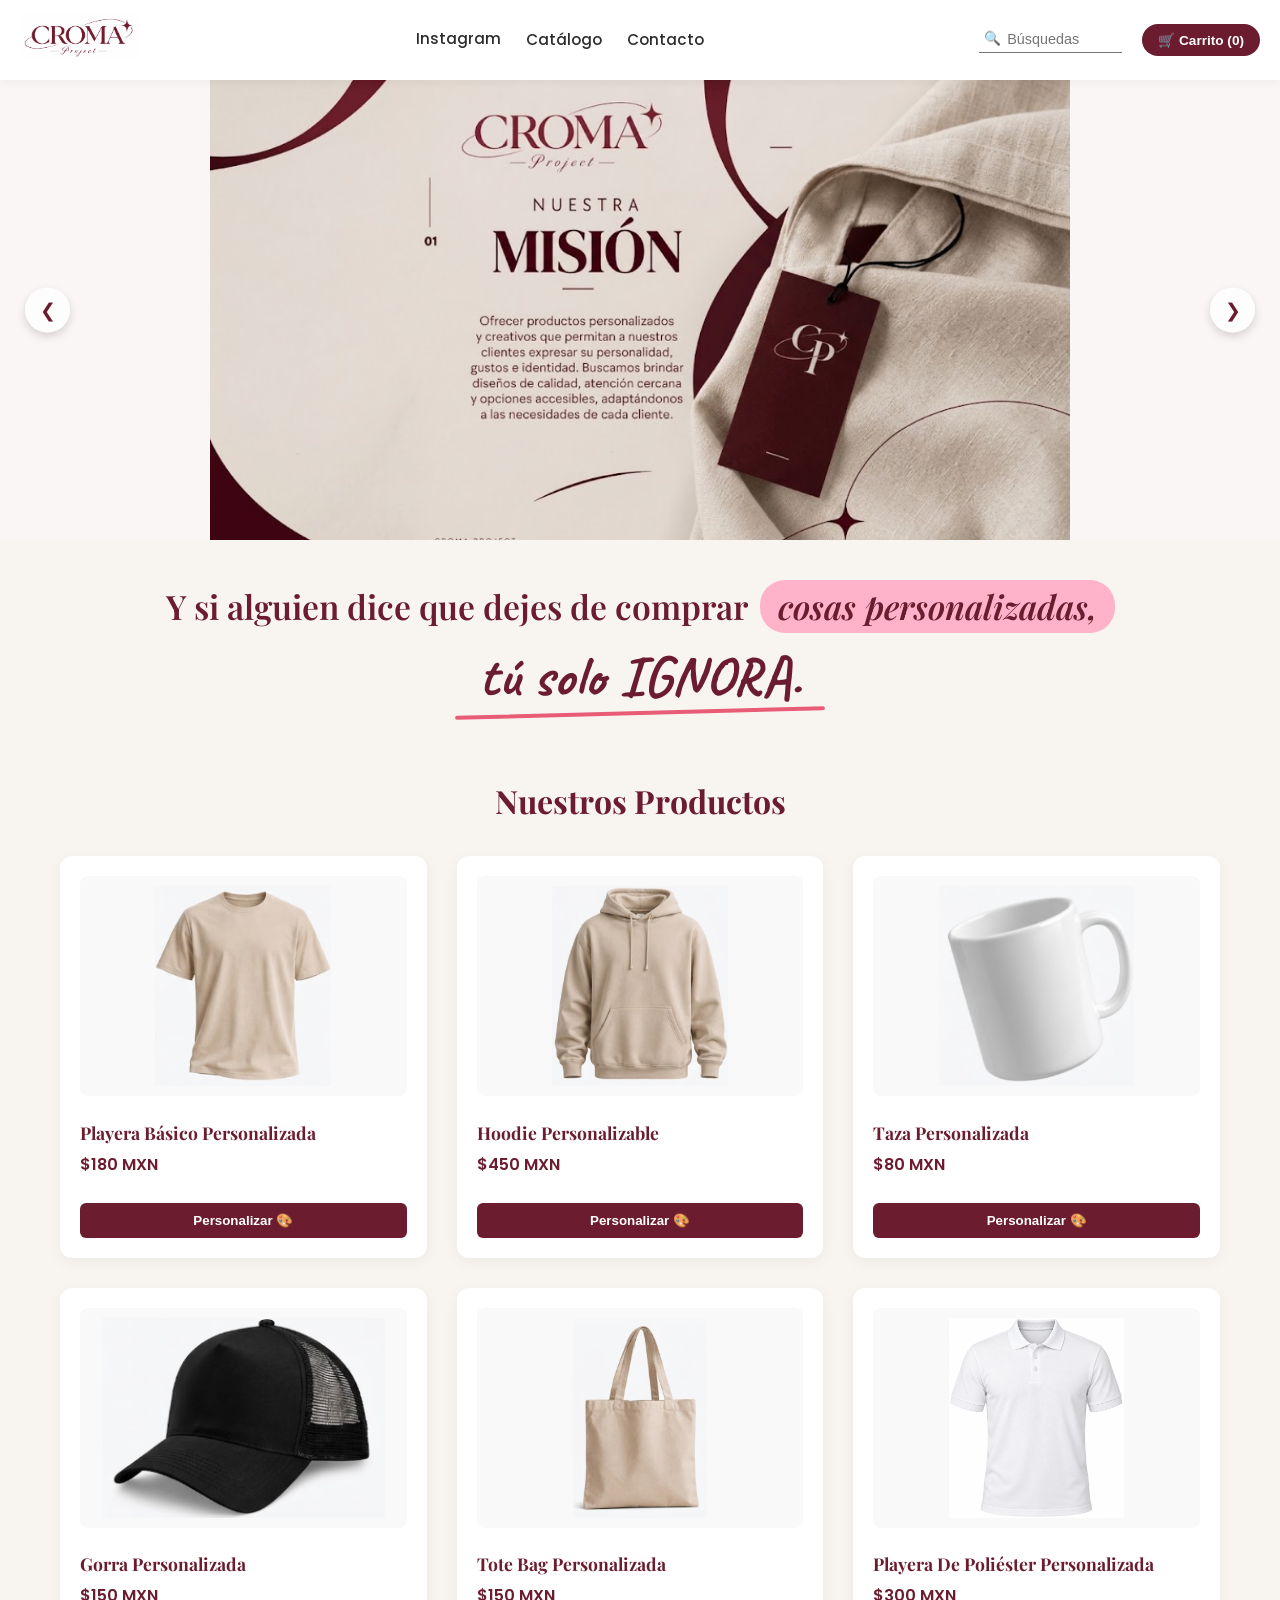
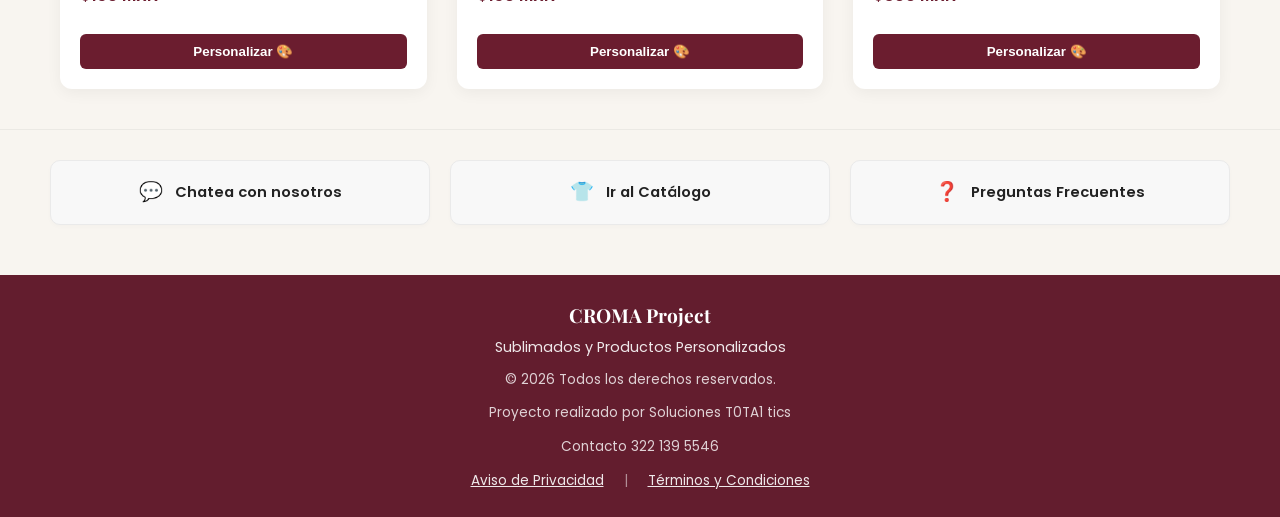
==== index.html @ 374fe320 "footer actualizado" ====
<!DOCTYPE html>
<html lang="es">
<head>
    <meta charset="UTF-8">
    <meta name="viewport" content="width=device-width, initial-scale=1.0">
    <title>CROMA Project | Sublimados Personalizados</title>
    <!-- Fuentes Google: Playfair Display, Poppins y Caveat -->
    <link rel="preconnect" href="https://fonts.googleapis.com">
    <link rel="preconnect" href="https://fonts.gstatic.com" crossorigin>
    <link href="https://fonts.googleapis.com/css2?family=Caveat:wght@700&family=Playfair+Display:ital,wght@0,600;0,700;1,600&family=Poppins:wght@300;400;600&display=swap" rel="stylesheet">
    <!-- Estilos CSS -->
    <link rel="stylesheet" href="./assets/css/style.css">
</head>
<body>

    <!-- AVISO NOTIFICACIÓN FLOTANTE (Toast) -->
    <div id="toast-notification" class="toast"></div>

    <!-- ENCABEZADO / HEADER -->
    <header class="main-header">
        <div class="header-container">
            <a href="index.html" class="logo">
                <img src="./assets/img/logo.png" alt="CROMA Project Logo" class="logo-img">
            </a>
            
            <nav class="main-nav">
                <ul>
                    <!-- Redes sociales y textos de encabezado-->
                    <a href="https://www.instagram.com/croma_.project?stkn=eDNrcGwwYXp2ZTho" target="_blank" rel="noopener noreferrer">Instagram</a>
                    <li><a href="catalogo.html">Catálogo</a></li>
                    <li><a href="#contacto">Contacto</a></li>
                </ul>
            </nav>

            <div class="header-right">
                <div class="ae-search-box">
                    <span class="search-icon">🔍</span>
                    <input type="text" id="search-input" placeholder="Búsquedas" onkeyup="filterProducts()">
                </div>
                <button id="cart-btn" class="btn-cart">
                    🛒 Carrito (<span id="cart-count">0</span>)
                </button>
            </div>
        </div>
    </header>

    <main>
        <!-- CARRUSEL HORIZONTAL COMPLETO -->
        <section class="banner-carousel" id="nosotros">
            <div class="carousel-track-container">
                <ul class="carousel-track" id="carousel-track">
                    <li class="carousel-slide current-slide">
                        <img src="assets/img/carrusel1.png" alt="Misión">
                    </li>
                    <li class="carousel-slide">
                        <img src="assets/img/carrusel2.png" alt="Visión">
                    </li>
                    <li class="carousel-slide">
                        <img src="assets/img/carrusel3.png" alt="Anticipo 50%">
                    </li>
                    <li class="carousel-slide"> 
                        <img src="assets/img/carrusel4.png">
                         </li>
                </ul>
            </div>
            <button class="carousel-arrow prev" onclick="moveSlide(-1)">&#10094;</button>
            <button class="carousel-arrow next" onclick="moveSlide(1)">&#10095;</button>
        </section>

        <!-- BANNER DE FRASE PROMOCIONAL ALARGADO -->
        <section class="quote-banner">
            <div class="quote-container">
                <p class="quote-serif">
                    Y si alguien dice que dejes de comprar 
                    <span class="highlight-pink">cosas personalizadas,</span>
                </p>
                <div class="quote-handwriting-wrapper">
                    <p class="quote-handwriting">
                        tú solo IGNORA.
                        <span class="underline-brush"></span>
                    </p>
                </div>
            </div>
        </section>

        <!-- SECCIÓN CATÁLOGO DE PRODUCTOS -->
        <section class="catalog" id="catalogo">
            <h2>Nuestros Productos</h2>
            <div id="products-grid" class="products-grid">
                <!-- Productos cargados dinámicamente por JavaScript -->
            </div>
        </section>

        <!-- SECCIÓN DE BOTONES INFORMATIVOS (ACCIONES AL FINAL) -->
        <section class="info-buttons-section" id="contacto">
            <div class="info-buttons-container">
                <!-- Botón 1: WhatsApp -->
                <a href="https://wa.me/523221699890?text=¡Hola%20CROMA%20Project!%20%20Estoy%20interesado/a%20en%20sus%20productos%20personalizados%20y%20me%20gustaría%20recibir%20más%20información." 
                   target="_blank" 
                   class="info-btn">
                    <span class="btn-icon">💬</span>
                    <span class="btn-text">Chatea con nosotros</span>
                </a>

                <!-- Botón 2: Información del producto -->
                <a href="catalogo.html" class="info-btn">
                    <span class="btn-icon">👕</span>
                    <span class="btn-text">Ir al Catálogo</span>
                </a>

                <!-- Botón 3: Preguntas frecuentes -->
                <a href="preguntas_frecuentes.html" class="info-btn">
                    <span class="btn-icon">❓</span>
                    <span class="btn-text">Preguntas Frecuentes</span>
                </a>
            </div>
        </section>

        <!-- MODAL DEL CARRITO -->
        <div id="cart-modal" class="modal">
            <div class="modal-content">
                <span class="close-btn">&times;</span>
                <h2>Tu Carrito de Compras</h2>
                <div id="cart-items"></div>
                <div class="cart-total">
                    <h3>Total: $<span id="cart-total-price">0</span> MXN</h3>
                </div>
                <button id="whatsapp-send-btn" class="btn-whatsapp">
                    Enviar Pedido por WhatsApp 📲
                </button>
            </div>
        </div>
    </main>

    <footer style="background-color: #631d2e; color: #ffffff; text-align: center; padding: 25px 15px;">
    <div style="max-width: 1200px; margin: 0 auto;">
        <h3 style="margin: 0 0 5px 0; font-family: 'Playfair Display', serif; font-size: 1.2rem; color: #ffffff;">CROMA Project</h3>
        <p style="margin: 0 0 10px 0; font-size: 0.9rem; opacity: 0.9;">Sublimados y Productos Personalizados</p>
        
        <p style="margin: 0 0 12px 0; font-size: 0.85rem; opacity: 0.8;">© 2026 Todos los derechos reservados.</p>
        <p style="margin: 0 0 12px 0; font-size: 0.85rem; opacity: 0.8;">Proyecto realizado por Soluciones T0TA1 tics</p>
        <p style="margin: 0 0 12px 0; font-size: 0.85rem; opacity: 0.8;">Contacto 322 139 5546 </p>
        <!-- Enlaces Legales -->
        <div style="display: flex; justify-content: center; gap: 20px; font-size: 0.85rem;">
            <a href="aviso-de-privacidad.html" style="color: #ffffff; text-decoration: underline; opacity: 0.9; transition: opacity 0.2s;" onmouseover="this.style.opacity='1'" onmouseout="this.style.opacity='0.9'">Aviso de Privacidad</a>
            <span style="opacity: 0.5;">|</span>
            <a href="terminos-y-condiciones.html" style="color: #ffffff; text-decoration: underline; opacity: 0.9; transition: opacity 0.2s;" onmouseover="this.style.opacity='1'" onmouseout="this.style.opacity='0.9'">Términos y Condiciones</a>
        </div>
    </div>
</footer>

    <!-- JS de la aplicación -->
    <script src="./assets/js/main.js"></script>
</body>
</html>
---- assets/css/style.css ----
/* RESET BÁSICO Y VARIABLES */
* {
    margin: 0;
    padding: 0;
    box-sizing: border-box;
}

:root {
    --primary-color: #6B1D2F;
    --secondary-color: #F8F5F0;
    --text-color: #2C2C2C;
    --card-bg: #FFFFFF;
    --accent-color: #4A1320;
}

body {
    font-family: 'Poppins', sans-serif;
    background-color: var(--secondary-color);
    color: var(--text-color);
    line-height: 1.6;
    overflow-x: hidden;
}

h1, h2, h3 {
    font-family: 'Playfair Display', serif;
    color: var(--primary-color);
}

/* HEADER */
.main-header {
    background-color: #FFFFFF;
    box-shadow: 0 2px 10px rgba(0, 0, 0, 0.05);
    position: sticky;
    top: 0;
    z-index: 100;
}

.header-container {
    max-width: 1300px;
    margin: 0 auto;
    padding: 12px 20px;
    display: flex;
    justify-content: space-between;
    align-items: center;
}

.logo-img {
    height: 48px;
    width: auto;
}

.main-nav ul {
    display: flex;
    list-style: none;
    gap: 25px;
}

.main-nav a {
    text-decoration: none;
    color: var(--text-color);
    font-weight: 500;
    font-size: 0.95rem;
    transition: color 0.3s;
}

.main-nav a:hover {
    color: var(--primary-color);
}

.header-right {
    display: flex;
    align-items: center;
    gap: 20px;
}

/* BUSCADOR ESTILO AMERICAN EAGLE */
.ae-search-box {
    display: flex;
    align-items: center;
    position: relative;
    border-bottom: 1px solid #777;
    padding: 2px 5px;
}

.ae-search-box .search-icon {
    font-size: 0.85rem;
    color: #555;
    margin-right: 6px;
}

.ae-search-box input {
    border: none;
    background: transparent;
    outline: none;
    font-size: 0.9rem;
    width: 110px;
    transition: width 0.3s ease;
}

.ae-search-box input:focus {
    width: 160px;
}

.btn-cart {
    background-color: var(--primary-color);
    color: #FFFFFF;
    border: none;
    padding: 8px 16px;
    border-radius: 20px;
    cursor: pointer;
    font-weight: 600;
    font-size: 0.85rem;
    transition: background-color 0.3s;
}

.btn-cart:hover {
    background-color: var(--accent-color);
}

/* CARRUSEL HORIZONTAL A PANTALLA COMPLETA */
.banner-carousel {
    position: relative;
    width: 100vw;
    margin-left: calc(-50vw + 50%);
    margin-right: calc(-50vw + 50%);
    background-color: #FAF6F5;
    height: 460px;
    overflow: hidden;
}

.carousel-track-container {
    width: 100%;
    max-width: 1200px; /* Ancho máximo para que no se estire infinito en pantallas grandes */
    margin: 0 auto;
    overflow: hidden;
    position: relative;
}

.carousel-track {
    display: flex;
    transition: transform 0.5s ease-in-out;
    padding: 0;
    margin: 0;
    list-style: none;
}

.carousel-slide {
    min-width: 100%;
    box-sizing: border-box;
    display: flex;
    justify-content: center;
    align-items: center;
}

.carousel-slide img {
    width: 100%;
    height: auto;
    max-height: 480px; /* Controla la altura máxima para que no ocupe toda la pantalla */
    object-fit: contain; /* Muestra la imagen completa sin recortar los bordes */
    display: block;
}

.carousel-arrow {
    position: absolute;
    top: 50%;
    transform: translateY(-50%);
    background: rgba(255, 255, 255, 0.8);
    color: var(--primary-color);
    border: none;
    width: 45px;
    height: 45px;
    border-radius: 50%;
    font-size: 1.2rem;
    cursor: pointer;
    z-index: 10;
    box-shadow: 0 4px 10px rgba(0,0,0,0.15);
    transition: all 0.3s ease;
}

.carousel-arrow:hover {
    background: var(--primary-color);
    color: #FFF;
}

.carousel-arrow.prev { left: 25px; }
.carousel-arrow.next { right: 25px; }

/* BANNER DE FRASE PROMOCIONAL */
.quote-banner {
    text-align: center;
    padding: 40px 20px 20px 20px;
    background-color: var(--secondary-color);
    display: flex;
    justify-content: center;
    align-items: center;
    width: 100%;
}

.quote-container {
    max-width: 1050px;
    width: 100%;
    margin: 0 auto;
}

.quote-serif {
    font-family: 'Playfair Display', serif;
    font-size: 2.1rem;
    font-weight: 600;
    color: var(--primary-color);
    line-height: 1.4;
    margin: 0;
}

.highlight-pink {
    background-color: #FFB3CB;
    color: var(--primary-color);
    padding: 3px 18px;
    border-radius: 25px;
    display: inline-block;
    font-style: italic;
    margin-left: 5px;
}

.quote-handwriting-wrapper {
    margin-top: 15px;
}

.quote-handwriting {
    font-family: 'Caveat', cursive;
    font-size: 3.6rem;
    font-weight: 700;
    color: var(--primary-color);
    position: relative;
    display: inline-block;
    line-height: 1;
}

.underline-brush {
    display: block;
    width: 115%;
    height: 4px;
    background-color: #E85D75;
    border-radius: 4px;
    margin: 6px auto 0 -7.5%;
    transform: rotate(-1.5deg);
}

/* CATÁLOGO DE PRODUCTOS */
.catalog {
    max-width: 1200px;
    margin: 40px auto;
    padding: 0 20px;
}

.catalog h2 {
    text-align: center;
    font-size: 2rem;
    margin-bottom: 30px;
}

.products-grid {
    display: grid;
    grid-template-columns: repeat(auto-fit, minmax(280px, 1fr));
    gap: 30px;
}

.product-card {
    background-color: var(--card-bg);
    border-radius: 12px;
    padding: 20px;
    box-shadow: 0 4px 15px rgba(0, 0, 0, 0.05);
    display: flex;
    flex-direction: column;
    justify-content: space-between;
}

.product-img {
    width: 100%;
    height: 220px;
    object-fit: contain;
    background-color: #F9F9F9;
    padding: 10px;
    border-radius: 8px;
    margin-bottom: 15px;
}

.product-card h3 {
    font-size: 1.1rem;
    margin-bottom: 5px;
}

.product-price {
    font-weight: 600;
    color: var(--primary-color);
    margin-bottom: 15px;
}

.form-group {
    margin-bottom: 10px;
}

.form-group label {
    display: block;
    font-size: 0.8rem;
    margin-bottom: 3px;
}

.form-group select,
.form-group input {
    width: 100%;
    padding: 7px;
    border: 1px solid #DDD;
    border-radius: 6px;
    font-family: inherit;
    font-size: 0.85rem;
}

.btn-add {
    background-color: var(--primary-color);
    color: #FFFFFF;
    border: none;
    padding: 10px;
    border-radius: 6px;
    width: 100%;
    cursor: pointer;
    font-weight: 600;
    margin-top: 10px;
    transition: background-color 0.3s;
}

.btn-add:hover {
    background-color: var(--accent-color);
}

/* SECCIÓN DE BOTONES INFORMATIVOS (FINAL DE PÁGINA) */
.info-buttons-section {
    width: 100%;
    padding: 30px 20px 50px 20px;
    background-color: var(--secondary-color);
    border-top: 1px solid rgba(0, 0, 0, 0.05);
}

.info-buttons-container {
    max-width: 1200px;
    margin: 0 auto;
    display: flex;
    justify-content: center;
    align-items: center;
    gap: 20px;
    flex-wrap: wrap;
}

.info-btn {
    flex: 1;
    min-width: 250px;
    max-width: 380px;
    background-color: #F8F8F8;
    border: 1px solid #EAEAEA;
    border-radius: 10px;
    padding: 16px 20px;
    display: flex;
    align-items: center;
    justify-content: center;
    gap: 12px;
    text-decoration: none;
    color: #222222;
    font-family: 'Poppins', sans-serif;
    font-size: 0.92rem;
    font-weight: 600;
    box-shadow: 0 2px 5px rgba(0,0,0,0.02);
    transition: all 0.3s ease;
}

.info-btn:hover {
    background-color: #FFFFFF;
    border-color: var(--primary-color);
    box-shadow: 0 4px 12px rgba(0,0,0,0.08);
    transform: translateY(-2px);
    color: var(--primary-color);
}

.info-btn .btn-icon {
    font-size: 1.2rem;
}

/* MODAL Y TOAST */
.modal {
    display: none;
    position: fixed;
    top: 0; left: 0; width: 100%; height: 100%;
    background-color: rgba(0, 0, 0, 0.5);
    justify-content: center; align-items: center;
    z-index: 1000;
}

.modal-content {
    background-color: #FFFFFF;
    padding: 30px;
    border-radius: 12px;
    width: 90%; max-width: 500px;
    position: relative;
    max-height: 80vh; overflow-y: auto;
}

.close-btn {
    position: absolute; top: 15px; right: 20px;
    font-size: 1.5rem; cursor: pointer;
}

.cart-item {
    display: flex; justify-content: space-between; align-items: center;
    padding: 10px 0; border-bottom: 1px solid #EEE;
}

.btn-remove {
    background-color: #E74C3C; color: white; border: none;
    padding: 4px 8px; border-radius: 4px; cursor: pointer;
}

.cart-total { margin: 20px 0; text-align: right; }

.btn-whatsapp {
    background-color: #25D366; color: white; border: none;
    width: 100%; padding: 12px; border-radius: 6px;
    font-weight: 600; cursor: pointer; font-size: 1rem;
}

.toast {
    visibility: hidden; min-width: 280px;
    background-color: var(--primary-color); color: #fff;
    text-align: center; border-radius: 8px; padding: 14px 20px;
    position: fixed; z-index: 2000; right: 20px; bottom: 30px;
    font-size: 0.95rem; font-weight: 600;
    box-shadow: 0 4px 12px rgba(0,0,0,0.2); opacity: 0;
    transition: all 0.3s ease;
}

.toast.show { visibility: visible; opacity: 1; bottom: 40px; }

/* FOOTER */
.main-footer {
    background-color: var(--primary-color);
    color: #FFFFFF; text-align: center;
    padding: 25px 20px;
}

.main-footer h3 { color: #FFFFFF; margin-bottom: 5px; }

/* RESPONSIVO */
@media (max-width: 850px) {
    .quote-serif { font-size: 1.5rem; }
    .quote-handwriting { font-size: 2.8rem; }
    .info-buttons-container { flex-direction: column; gap: 12px; }
    .info-btn { width: 100%; max-width: 100%; }
}
@media (max-width: 850px) {
    .product-detail-layout {
        grid-template-columns: 1fr !important;
    }
}
/* ===================================================
   SECCIÓN DE PREGUNTAS FRECUENTES (FAQ)
   =================================================== */
.faq-wrapper-page {
    max-width: 800px;
    margin: 40px auto;
    padding: 0 20px;
    min-height: 55vh;
}

.faq-page-title {
    font-family: 'Playfair Display', serif;
    color: var(--primary-color);
    font-size: 2.2rem;
    font-weight: 700;
    margin-bottom: 30px;
    text-align: center;
}

.faq-accordion-container {
    display: flex;
    flex-direction: column;
    gap: 14px;
}

.faq-accordion-card {
    border: 1px solid #E2E2E2;
    border-radius: 8px;
    overflow: hidden;
    background-color: var(--card-bg);
    box-shadow: 0 2px 6px rgba(0, 0, 0, 0.03);
    transition: border-color 0.3s ease;
}

.faq-accordion-btn {
    width: 100%;
    padding: 18px 22px;
    background: var(--card-bg);
    border: none;
    display: flex;
    justify-content: space-between;
    align-items: center;
    font-family: 'Poppins', sans-serif;
    font-size: 0.98rem;
    font-weight: 600;
    color: var(--text-color);
    text-align: left;
    cursor: pointer;
    transition: background-color 0.2s ease;
}

.faq-accordion-btn:hover {
    background-color: #FAF8F5;
}

.faq-accordion-icon {
    font-size: 1.3rem;
    font-weight: bold;
    color: var(--primary-color);
    transition: transform 0.3s ease;
    margin-left: 10px;
}

.faq-accordion-body {
    max-height: 0;
    overflow: hidden;
    transition: max-height 0.3s ease, padding 0.3s ease;
    background-color: #FAF8F5;
    padding: 0 22px;
}

.faq-accordion-body p {
    margin: 15px 0;
    color: #555555;
    line-height: 1.6;
    font-size: 0.92rem;
}

/* Estado cuando la pregunta está abierta */
.faq-accordion-card.active {
    border-color: var(--primary-color);
}

.faq-accordion-card.active .faq-accordion-icon {
    transform: rotate(90deg);
}

.faq-accordion-card.active .faq-accordion-body {
    max-height: 300px;
    border-top: 1px solid #EAEAEA;
}
/* ===================================================
   ADAPTACIÓN RESPONSIVA PARA CELULARES (MOBILE)
   =================================================== */
@media (max-width: 768px) {
    /* Evitar que cualquier elemento cause scroll horizontal en el celular */
    html, body {
    padding-top: 130px; /* Compensa la altura del header en escritorio */
}

/* Ajuste de espacio superior para dispositivos móviles */
@media (max-width: 768px) {
    body {
        padding-top: 155px; /* Compensa la altura del header adaptado en celular */
    }
}
    .main-header {
    background-color: #FFFFFF;
    box-shadow: 0 2px 10px rgba(0, 0, 0, 0.08);
    position: fixed; /* Cambiado de sticky a fixed para asegurar fijación total */
    top: 0;
    left: 0;
    width: 100%;
    z-index: 1000;
}

    .header-container {
        flex-direction: column;
        align-items: center;
        gap: 12px;
        padding: 10px 15px;
        width: 100%;
    }

    .logo-img {
        height: 40px; /* Reducir un poco el tamaño del logo en celular */
    }

    .main-nav {
        width: 100%;
    }

    .main-nav ul {
        justify-content: center;
        gap: 15px;
        padding: 0;
        margin: 0;
    }

    .main-nav a {
        font-size: 0.88rem;
    }

    .header-right {
        width: 100%;
        justify-content: space-between;
        gap: 10px;
        padding-top: 5px;
        border-top: 1px solid #F0F0F0;
    }

    .ae-search-box {
        flex: 1;
        max-width: 200px;
    }

    .ae-search-box input {
        width: 100% !important; /* Para que encaje dinámicamente sin salirse */
        font-size: 0.85rem;
    }

    .btn-cart {
        padding: 6px 14px;
        font-size: 0.8rem;
        white-space: nowrap; /* Evita que el texto del carrito se rompa en 2 líneas */
    }
}
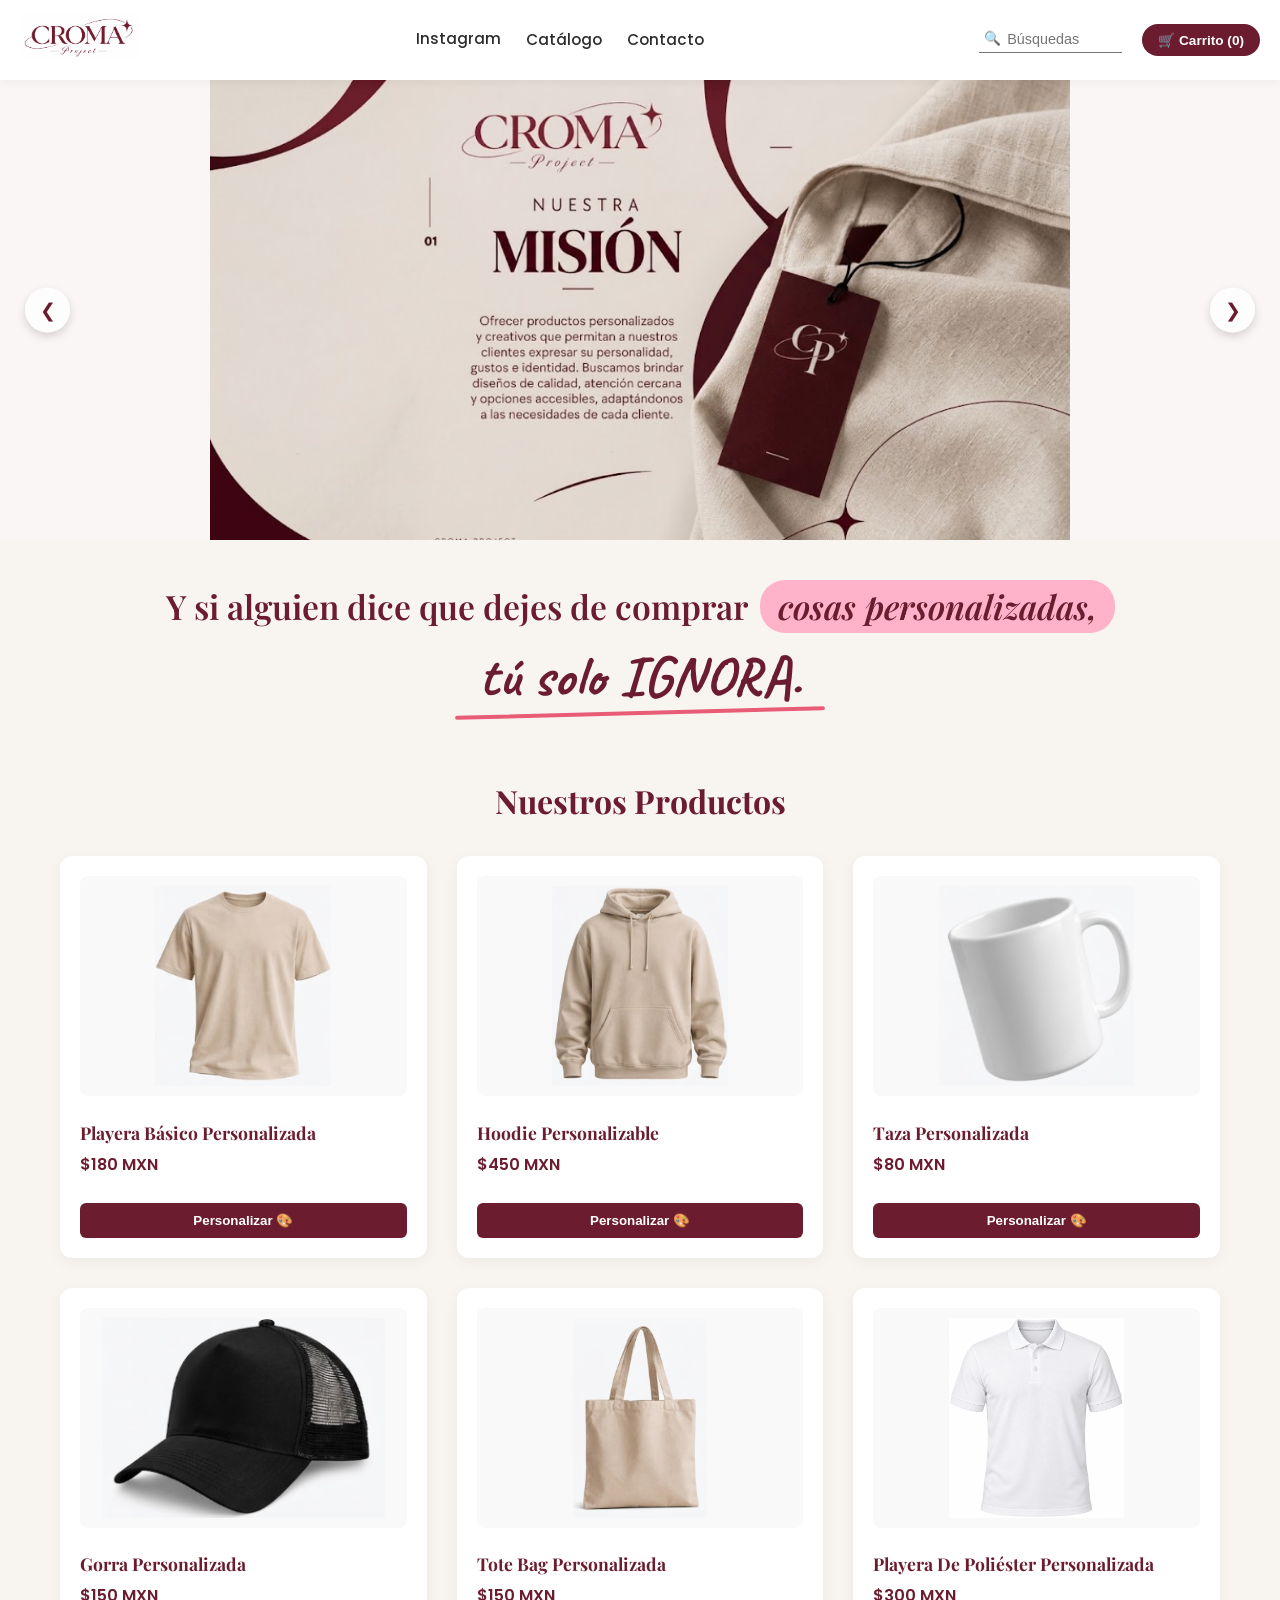
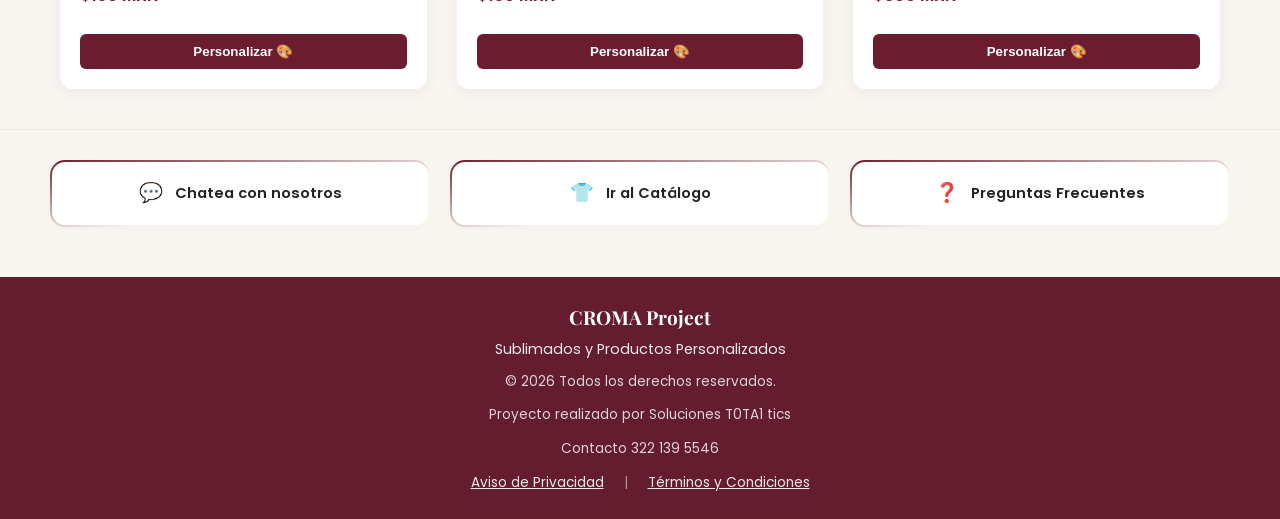
==== commit 032c20c5: "moviles" ====
--- a/index.html
+++ b/index.html
@@ -1,5 +1,43 @@
 <!DOCTYPE html>
 <html lang="es">
+<style>
+@media (max-width: 768px) {
+    /* 1. Forzar que el contenedor del banner no cree espacio vacío */
+    .hero, .banner, .slider, .carousel, .swiper, [class*="carousel"], [class*="slider"] {
+        height: auto !important;
+        min-height: unset !important;
+        padding-top: 0 !important;
+        padding-bottom: 0 !important;
+        margin-top: 10px !important;
+        margin-bottom: 10px !important;
+    }
+
+    /* 2. Ajustar la imagen del banner para que no deje margen */
+    .hero img, .banner img, .slider img, .carousel img, [class*="carousel"] img {
+        height: auto !important;
+        max-height: 220px !important;
+        object-fit: contain !important;
+        margin: 0 auto !important;
+        display: block !important;
+    }
+
+    /* 3. Reducir y ocultar o reposicionar las flechas en móvil para ganar espacio */
+    .prev, .next, .swiper-button-prev, .swiper-button-next, [class*="arrow"], [class*="btn-prev"], [class*="btn-next"] {
+        width: 30px !important;
+        height: 30px !important;
+        margin: 5px !important;
+        padding: 0 !important;
+    }
+
+    /* 4. Compactar la tipografía y espacio del título inferior */
+    body h1, body h2, body .title {
+        font-size: 1.3rem !important;
+        margin-top: 10px !important;
+        margin-bottom: 5px !important;
+        padding: 0 10px !important;
+    }
+}
+</style>
 <head>
     <meta charset="UTF-8">
     <meta name="viewport" content="width=device-width, initial-scale=1.0">
@@ -60,7 +98,7 @@
                     </li>
                     <li class="carousel-slide"> 
                         <img src="assets/img/carrusel4.png">
-                         </li>
+                    </li>
                 </ul>
             </div>
             <button class="carousel-arrow prev" onclick="moveSlide(-1)">&#10094;</button>
@@ -95,9 +133,7 @@
         <section class="info-buttons-section" id="contacto">
             <div class="info-buttons-container">
                 <!-- Botón 1: WhatsApp -->
-                <a href="https://wa.me/523221699890?text=¡Hola%20CROMA%20Project!%20%20Estoy%20interesado/a%20en%20sus%20productos%20personalizados%20y%20me%20gustaría%20recibir%20más%20información." 
-                   target="_blank" 
-                   class="info-btn">
+                <a href="https://wa.me/523221699890?text=¡Hola%20CROMA%20Project!%20%20Estoy%20interesado/a%20en%20sus%20productos%20personalizados%20y%20me%20gustaría%20recibir%20más%20información." target="_blank" class="info-btn">
                     <span class="btn-icon">💬</span>
                     <span class="btn-text">Chatea con nosotros</span>
                 </a>
--- a/assets/css/style.css
+++ b/assets/css/style.css
@@ -315,6 +315,56 @@
     font-size: 0.85rem;
 }
 
+/* Controles de personalización: realce en el vino de la marca. */
+.product-detail-layout .form-group select,
+.product-detail-layout .form-group input,
+.product-detail-layout .customizer-control {
+    box-sizing: border-box;
+    width: 100%;
+    padding: 10px 14px;
+    border: 1px solid #d8c9c8;
+    border-radius: 8px;
+    background-color: #faf8f5;
+    color: var(--text-color);
+    font: inherit;
+    font-size: 0.9rem;
+    box-shadow: 0 2px 5px rgba(74, 19, 32, 0.06);
+    transition: transform 0.3s ease, border-color 0.3s ease, box-shadow 0.3s ease, background-color 0.3s ease;
+}
+
+.product-detail-layout .customizer-control {
+    min-height: 44px;
+}
+
+.product-detail-layout textarea.customizer-control {
+    min-height: 110px;
+    resize: vertical;
+}
+
+.product-detail-layout .form-group select:not(:disabled):hover,
+.product-detail-layout .form-group input:hover,
+.product-detail-layout .customizer-control:hover {
+    border-color: var(--primary-color);
+    background-color: #fff;
+    box-shadow: 0 6px 16px rgba(107, 29, 47, 0.14);
+}
+
+.product-detail-layout .form-group select:not(:disabled):focus,
+.product-detail-layout .form-group input:focus,
+.product-detail-layout .customizer-control:focus {
+    transform: translateY(-3px);
+    border-color: var(--primary-color);
+    background-color: #fff;
+    outline: 2px solid rgba(107, 29, 47, 0.18);
+    outline-offset: 2px;
+    box-shadow: 0 8px 18px rgba(107, 29, 47, 0.16);
+}
+
+.product-detail-layout .form-group select:disabled {
+    cursor: not-allowed;
+    opacity: 0.65;
+}
+
 .btn-add {
     background-color: var(--primary-color);
     color: #FFFFFF;
@@ -332,6 +382,60 @@
     background-color: var(--accent-color);
 }
 
+.btn-add-to-cart {
+    position: relative;
+    display: inline-block;
+    width: 100%;
+    height: 50px;
+    padding: 12px 24px;
+    overflow: hidden;
+    background-color: var(--primary-color);
+    color: #FFFFFF;
+    font-size: 1rem;
+    text-align: center;
+    border-radius: 100px;
+    box-shadow: 0 0 0 2px rgba(107, 29, 47, 0.12);
+    transition: all 0.6s cubic-bezier(0.23, 1, 0.32, 1);
+}
+
+.btn-add-to-cart:hover {
+    background-color: var(--primary-color);
+    box-shadow: 0 0 0 5px rgba(107, 29, 47, 0.38);
+}
+
+.btn-add-to-cart .text {
+    position: relative;
+    z-index: 1;
+}
+
+.btn-add-to-cart .animation-circle {
+    position: absolute;
+    top: 50%;
+    left: 50%;
+    width: 20px;
+    height: 20px;
+    background-color: var(--accent-color);
+    border-radius: 50%;
+    opacity: 0;
+    transform: translate(-50%, -50%);
+    transition: all 0.8s cubic-bezier(0.23, 1, 0.32, 1);
+}
+
+.btn-add-to-cart:hover .animation-circle {
+    width: 200%;
+    height: 200%;
+    opacity: 1;
+}
+
+.btn-add-to-cart:focus-visible {
+    outline: 2px solid var(--primary-color);
+    outline-offset: 3px;
+}
+
+.btn-add-to-cart:active {
+    transform: scale(0.95);
+}
+
 /* SECCIÓN DE BOTONES INFORMATIVOS (FINAL DE PÁGINA) */
 .info-buttons-section {
     width: 100%;
@@ -354,9 +458,11 @@
     flex: 1;
     min-width: 250px;
     max-width: 380px;
-    background-color: #F8F8F8;
-    border: 1px solid #EAEAEA;
-    border-radius: 10px;
+    background:
+        linear-gradient(#FFFFFF, #FFFFFF) padding-box,
+        linear-gradient(to bottom right, var(--primary-color) 0%, rgba(107, 29, 47, 0) 60%) border-box;
+    border: 2px solid transparent;
+    border-radius: 15px;
     padding: 16px 20px;
     display: flex;
     align-items: center;
@@ -372,11 +478,32 @@
 }
 
 .info-btn:hover {
-    background-color: #FFFFFF;
-    border-color: var(--primary-color);
-    box-shadow: 0 4px 12px rgba(0,0,0,0.08);
+    background:
+        linear-gradient(#FFFFFF, #FFFFFF) padding-box,
+        linear-gradient(to bottom right, var(--primary-color) 0%, rgba(107, 29, 47, 0) 60%) border-box;
     transform: translateY(-2px);
     color: var(--primary-color);
+}
+
+.info-btn:hover,
+.info-btn:focus-visible {
+    animation: info-btn-outline-pulse 1.2s ease-in-out infinite;
+}
+
+@keyframes info-btn-outline-pulse {
+    0%, 100% {
+        box-shadow: 0 0 0 0 rgba(107, 29, 47, 0.16);
+    }
+    50% {
+        box-shadow: 0 0 0 5px rgba(107, 29, 47, 0.32);
+    }
+}
+
+@media (prefers-reduced-motion: reduce) {
+    .info-btn:hover,
+    .info-btn:focus-visible {
+        animation: none;
+    }
 }
 
 .info-btn .btn-icon {
@@ -624,4 +751,66 @@
         font-size: 0.8rem;
         white-space: nowrap; /* Evita que el texto del carrito se rompa en 2 líneas */
     }
+}
+
+/* ==========================================
+   AJUSTES RESPONSIVOS PARA MÓVILES (Smartphones)
+   ========================================== */
+@media (max-width: 768px) {
+
+    /* 1. Compactar el encabezado y menú */
+    header, .header-container {
+        padding: 10px 15px !important;
+    }
+
+    .logo img, header img {
+        max-height: 45px !important; /* Ajusta el tamaño del logo */
+    }
+
+    nav ul, .nav-links {
+        gap: 10px !important;
+        margin-top: 5px !important;
+        margin-bottom: 5px !important;
+    }
+
+    .search-bar, .search-container {
+        margin-top: 8px !important;
+        margin-bottom: 8px !important;
+    }
+
+    /* 2. Reducir espaciado del Carrusel Banner */
+    .hero-carousel, .carousel-container, .slider-section {
+        margin-top: 10px !important;
+        margin-bottom: 10px !important;
+        padding-top: 0 !important;
+        padding-bottom: 0 !important;
+        min-height: auto !important; /* Evita que el contenedor fuerce altura extra */
+    }
+
+    /* 3. Ajustar flechas del carrusel para móvil */
+    .carousel-btn, .prev-btn, .next-btn {
+        width: 32px !important;
+        height: 32px !important;
+        font-size: 14px !important;
+        top: 50% !important;
+        transform: translateY(-50%) !important;
+        box-shadow: 0 2px 5px rgba(0,0,0,0.15) !important;
+    }
+
+    /* Posicionar las flechas encima de la imagen para ahorrar espacio vertical */
+    .prev-btn {
+        left: 10px !important;
+    }
+
+    .next-btn {
+        right: 10px !important;
+    }
+
+    /* 4. Ajustar espacio del título inferior */
+    h1, h2, .section-title {
+        margin-top: 15px !important;
+        margin-bottom: 10px !important;
+        font-size: 1.4rem !important; /* Disminuye el tamaño de letra gigante */
+        line-height: 1.3 !important;
+    }
 }
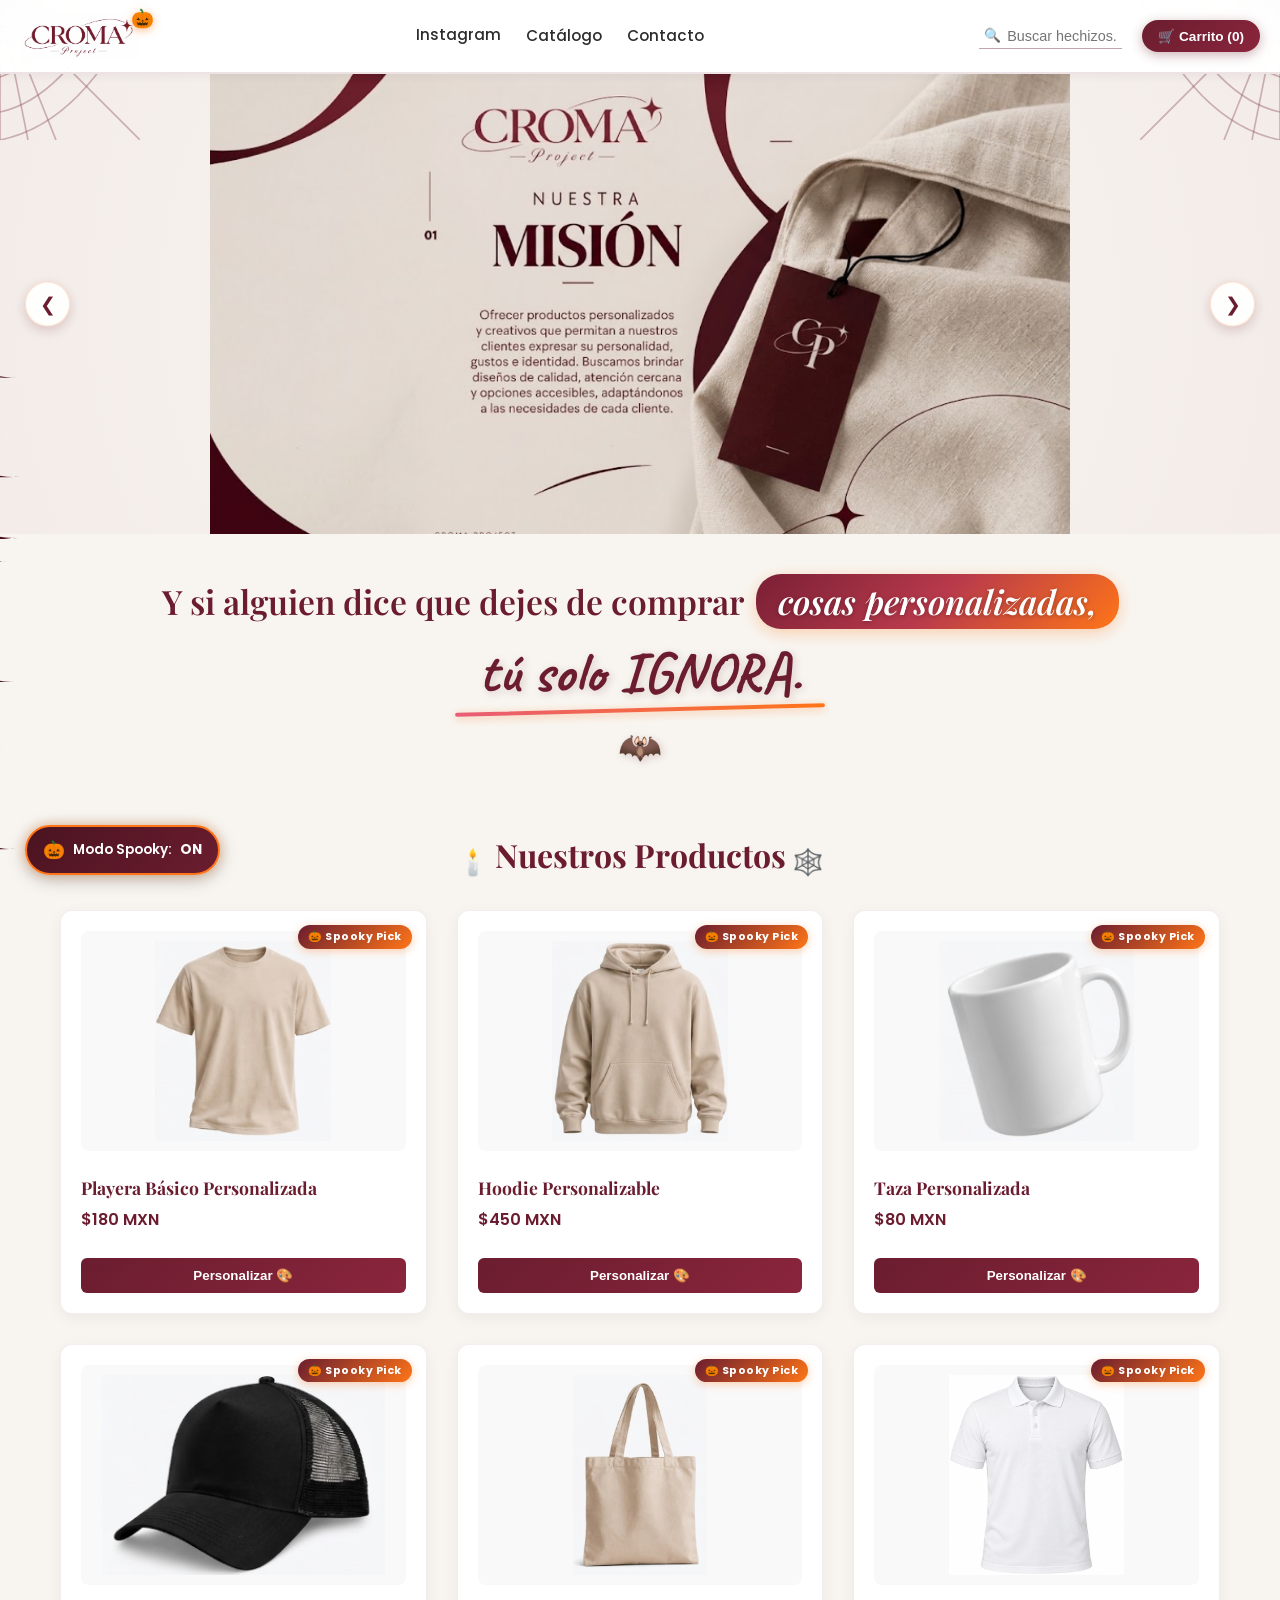
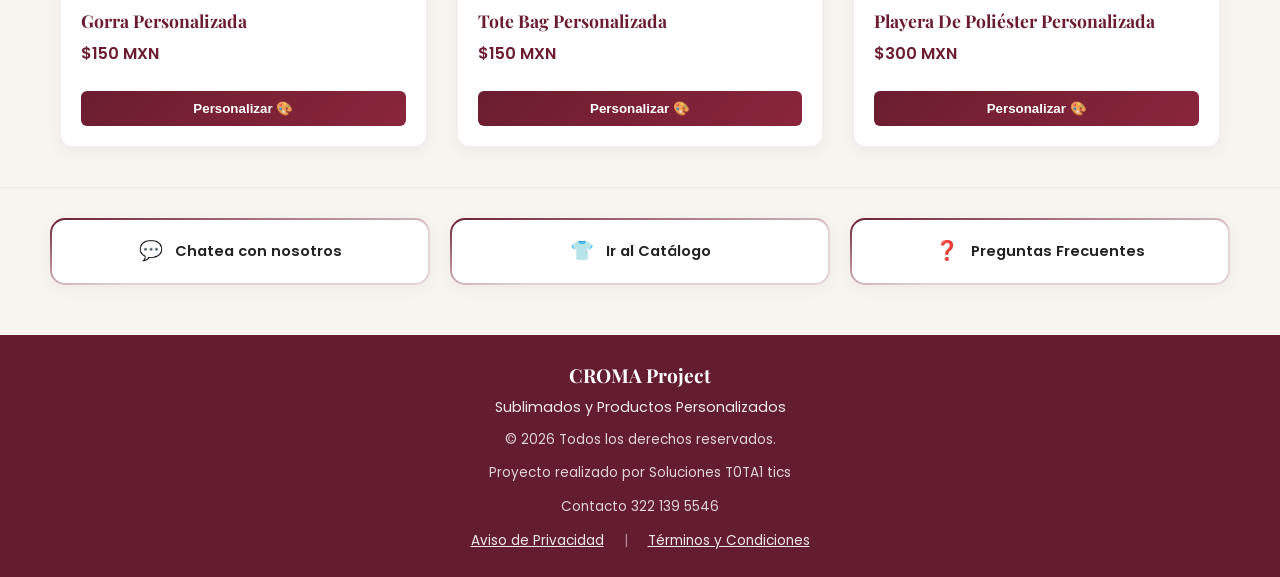
==== commit ba247095: "cambios para halloween" ====
--- a/index.html
+++ b/index.html
@@ -1,53 +1,54 @@
 <!DOCTYPE html>
 <html lang="es">
-<style>
-@media (max-width: 768px) {
-    /* 1. Forzar que el contenedor del banner no cree espacio vacío */
-    .hero, .banner, .slider, .carousel, .swiper, [class*="carousel"], [class*="slider"] {
-        height: auto !important;
-        min-height: unset !important;
-        padding-top: 0 !important;
-        padding-bottom: 0 !important;
-        margin-top: 10px !important;
-        margin-bottom: 10px !important;
-    }
-
-    /* 2. Ajustar la imagen del banner para que no deje margen */
-    .hero img, .banner img, .slider img, .carousel img, [class*="carousel"] img {
-        height: auto !important;
-        max-height: 220px !important;
-        object-fit: contain !important;
-        margin: 0 auto !important;
-        display: block !important;
-    }
-
-    /* 3. Reducir y ocultar o reposicionar las flechas en móvil para ganar espacio */
-    .prev, .next, .swiper-button-prev, .swiper-button-next, [class*="arrow"], [class*="btn-prev"], [class*="btn-next"] {
-        width: 30px !important;
-        height: 30px !important;
-        margin: 5px !important;
-        padding: 0 !important;
-    }
-
-    /* 4. Compactar la tipografía y espacio del título inferior */
-    body h1, body h2, body .title {
-        font-size: 1.3rem !important;
-        margin-top: 10px !important;
-        margin-bottom: 5px !important;
-        padding: 0 10px !important;
-    }
-}
-</style>
 <head>
     <meta charset="UTF-8">
     <meta name="viewport" content="width=device-width, initial-scale=1.0">
-    <title>CROMA Project | Sublimados Personalizados</title>
+    <title>CROMA Project | Sublimados Personalizados 🎃</title>
     <!-- Fuentes Google: Playfair Display, Poppins y Caveat -->
     <link rel="preconnect" href="https://fonts.googleapis.com">
     <link rel="preconnect" href="https://fonts.gstatic.com" crossorigin>
     <link href="https://fonts.googleapis.com/css2?family=Caveat:wght@700&family=Playfair+Display:ital,wght@0,600;0,700;1,600&family=Poppins:wght@300;400;600&display=swap" rel="stylesheet">
-    <!-- Estilos CSS -->
+    <!-- Estilos Base y Especial Halloween -->
     <link rel="stylesheet" href="./assets/css/style.css">
+    <link rel="stylesheet" href="./assets/css/halloween.css">
+    <style>
+    @media (max-width: 768px) {
+        /* 1. Forzar que el contenedor del banner no cree espacio vacío */
+        .hero, .banner, .slider, .carousel, .swiper, [class*="carousel"], [class*="slider"] {
+            height: auto !important;
+            min-height: unset !important;
+            padding-top: 0 !important;
+            padding-bottom: 0 !important;
+            margin-top: 10px !important;
+            margin-bottom: 10px !important;
+        }
+
+        /* 2. Ajustar la imagen del banner para que no deje margen */
+        .hero img, .banner img, .slider img, .carousel img, [class*="carousel"] img {
+            height: auto !important;
+            max-height: 220px !important;
+            object-fit: contain !important;
+            margin: 0 auto !important;
+            display: block !important;
+        }
+
+        /* 3. Reducir y ocultar o reposicionar las flechas en móvil para ganar espacio */
+        .prev, .next, .swiper-button-prev, .swiper-button-next, [class*="arrow"], [class*="btn-prev"], [class*="btn-next"] {
+            width: 30px !important;
+            height: 30px !important;
+            margin: 5px !important;
+            padding: 0 !important;
+        }
+
+        /* 4. Compactar la tipografía y espacio del título inferior */
+        body h1, body h2, body .title {
+            font-size: 1.3rem !important;
+            margin-top: 10px !important;
+            margin-bottom: 5px !important;
+            padding: 0 10px !important;
+        }
+    }
+    </style>
 </head>
 <body>
 
@@ -187,5 +188,6 @@
 
     <!-- JS de la aplicación -->
     <script src="./assets/js/main.js"></script>
+    <script src="./assets/js/halloween.js" defer></script>
 </body>
 </html>
--- a/assets/css/style.css
+++ b/assets/css/style.css
@@ -73,7 +73,7 @@
     gap: 20px;
 }
 
-/* BUSCADOR ESTILO AMERICAN EAGLE */
+/* BUSCADOR */
 .ae-search-box {
     display: flex;
     align-items: center;
@@ -156,7 +156,7 @@
     width: 100%;
     height: auto;
     max-height: 480px; /* Controla la altura máxima para que no ocupe toda la pantalla */
-    object-fit: contain; /* Muestra la imagen completa sin recortar los bordes */
+    object-fit: contain; 
     display: block;
 }
 
@@ -585,9 +585,7 @@
         grid-template-columns: 1fr !important;
     }
 }
-/* ===================================================
-   SECCIÓN DE PREGUNTAS FRECUENTES (FAQ)
-   =================================================== */
+/* SECCIÓN DE PREGUNTAS FRECUENTES (FAQ)*/
 .faq-wrapper-page {
     max-width: 800px;
     margin: 40px auto;
@@ -679,18 +677,14 @@
 /* ===================================================
    ADAPTACIÓN RESPONSIVA PARA CELULARES (MOBILE)
    =================================================== */
-@media (max-width: 768px) {
+@media (max-width: 500px) {
     /* Evitar que cualquier elemento cause scroll horizontal en el celular */
     html, body {
-    padding-top: 130px; /* Compensa la altura del header en escritorio */
+    padding-top: 65px; /* Compensa la altura del header en escritorio */
 }
 
 /* Ajuste de espacio superior para dispositivos móviles */
-@media (max-width: 768px) {
-    body {
-        padding-top: 155px; /* Compensa la altura del header adaptado en celular */
-    }
-}
+
     .main-header {
     background-color: #FFFFFF;
     box-shadow: 0 2px 10px rgba(0, 0, 0, 0.08);
@@ -752,65 +746,3 @@
         white-space: nowrap; /* Evita que el texto del carrito se rompa en 2 líneas */
     }
 }
-
-/* ==========================================
-   AJUSTES RESPONSIVOS PARA MÓVILES (Smartphones)
-   ========================================== */
-@media (max-width: 768px) {
-
-    /* 1. Compactar el encabezado y menú */
-    header, .header-container {
-        padding: 10px 15px !important;
-    }
-
-    .logo img, header img {
-        max-height: 45px !important; /* Ajusta el tamaño del logo */
-    }
-
-    nav ul, .nav-links {
-        gap: 10px !important;
-        margin-top: 5px !important;
-        margin-bottom: 5px !important;
-    }
-
-    .search-bar, .search-container {
-        margin-top: 8px !important;
-        margin-bottom: 8px !important;
-    }
-
-    /* 2. Reducir espaciado del Carrusel Banner */
-    .hero-carousel, .carousel-container, .slider-section {
-        margin-top: 10px !important;
-        margin-bottom: 10px !important;
-        padding-top: 0 !important;
-        padding-bottom: 0 !important;
-        min-height: auto !important; /* Evita que el contenedor fuerce altura extra */
-    }
-
-    /* 3. Ajustar flechas del carrusel para móvil */
-    .carousel-btn, .prev-btn, .next-btn {
-        width: 32px !important;
-        height: 32px !important;
-        font-size: 14px !important;
-        top: 50% !important;
-        transform: translateY(-50%) !important;
-        box-shadow: 0 2px 5px rgba(0,0,0,0.15) !important;
-    }
-
-    /* Posicionar las flechas encima de la imagen para ahorrar espacio vertical */
-    .prev-btn {
-        left: 10px !important;
-    }
-
-    .next-btn {
-        right: 10px !important;
-    }
-
-    /* 4. Ajustar espacio del título inferior */
-    h1, h2, .section-title {
-        margin-top: 15px !important;
-        margin-bottom: 10px !important;
-        font-size: 1.4rem !important; /* Disminuye el tamaño de letra gigante */
-        line-height: 1.3 !important;
-    }
-}
--- a/assets/css/halloween.css
+++ b/assets/css/halloween.css
@@ -0,0 +1,403 @@
+/* ==========================================================================
+   CROMA PROJECT - TEMA HALLOWEEN INTERMEDIO MÍSTICO ("Gothic Wine Halloween")
+   Conserva 100% los colores principales (Vino Tinto #6B1D2F y Crema #F8F5F0)
+   incorporando acentos calabaza, niebla mística y detalles góticos elegantes.
+   ========================================================================== */
+
+:root {
+    --spooky-orange: #FF7518;
+    --spooky-orange-soft: rgba(255, 117, 24, 0.15);
+    --spooky-amber: #FFA726;
+    --spooky-glow: 0 0 18px rgba(255, 117, 24, 0.45);
+    --spooky-wine-glow: 0 0 18px rgba(107, 29, 47, 0.5);
+    --spooky-dark: #240a15;
+}
+/* --------------------------------------------------------------------------
+   1. TELARAÑAS VECTORIALES DE ESQUINA (POINTER-EVENTS: NONE)
+   -------------------------------------------------------------------------- */
+.spooky-web-top-left,
+.spooky-web-top-right {
+    position: fixed;
+    top: 0;
+    width: 140px;
+    height: 140px;
+    z-index: 99;
+    pointer-events: none;
+    opacity: 0.75;
+    transition: opacity 0.3s ease;
+}
+
+.spooky-web-top-left {
+    left: 0;
+    background: url("data:image/svg+xml,%3Csvg xmlns='http://www.w3.org/2000/svg' viewBox='0 0 100 100' fill='none' stroke='%236B1D2F' stroke-width='1.2' stroke-opacity='0.4'%3E%3Cpath d='M0 0 L100 0 M0 0 L0 100 M0 0 L100 100 M0 0 L40 100 M0 0 L100 40 M0 0 L20 100 M0 0 L100 20'/%3E%3Cpath d='M0 30 Q 15 25, 30 0'/%3E%3Cpath d='M0 55 Q 30 45, 55 0'/%3E%3Cpath d='M0 80 Q 45 70, 80 0'/%3E%3Cpath d='M0 100 Q 60 88, 100 0'/%3E%3C/svg%3E") no-repeat top left;
+    background-size: contain;
+}
+
+.spooky-web-top-right {
+    right: 0;
+    transform: scaleX(-1);
+    background: url("data:image/svg+xml,%3Csvg xmlns='http://www.w3.org/2000/svg' viewBox='0 0 100 100' fill='none' stroke='%236B1D2F' stroke-width='1.2' stroke-opacity='0.4'%3E%3Cpath d='M0 0 L100 0 M0 0 L0 100 M0 0 L100 100 M0 0 L40 100 M0 0 L100 40 M0 0 L20 100 M0 0 L100 20'/%3E%3Cpath d='M0 30 Q 15 25, 30 0'/%3E%3Cpath d='M0 55 Q 30 45, 55 0'/%3E%3Cpath d='M0 80 Q 45 70, 80 0'/%3E%3Cpath d='M0 100 Q 60 88, 100 0'/%3E%3C/svg%3E") no-repeat top left;
+    background-size: contain;
+}
+
+/* --------------------------------------------------------------------------
+   2. ENCABEZADO Y LOGO
+   -------------------------------------------------------------------------- */
+.main-header {
+    border-bottom: 2px solid rgba(107, 29, 47, 0.12);
+    position: sticky;
+    top: 0;
+    background: rgba(255, 255, 255, 0.96) !important;
+    backdrop-filter: blur(8px);
+}
+
+.logo {
+    position: relative;
+    display: inline-flex;
+    align-items: center;
+}
+
+/* Pequeño sombrero o calabacita mística flotando sobre el logo */
+.logo::after {
+    content: "🎃";
+    position: absolute;
+    top: -8px;
+    right: -14px;
+    font-size: 1.15rem;
+    filter: drop-shadow(0 2px 4px rgba(255, 117, 24, 0.5));
+    animation: spooky-pumpkin-hover 3s ease-in-out infinite alternate;
+}
+
+@keyframes spooky-pumpkin-hover {
+    0% { transform: translateY(0) rotate(-6deg); }
+    100% { transform: translateY(-4px) rotate(8deg); }
+}
+
+/* --------------------------------------------------------------------------
+   3. BOTÓN DE CARRITO TEMÁTICO
+   -------------------------------------------------------------------------- */
+.btn-cart {
+    background: linear-gradient(135deg, var(--primary-color) 0%, #8A253C 100%) !important;
+    box-shadow: 0 3px 12px rgba(107, 29, 47, 0.35);
+    position: relative;
+    overflow: visible;
+    transition: all 0.3s cubic-bezier(0.175, 0.885, 0.32, 1.275) !important;
+}
+
+.btn-cart:hover {
+    box-shadow: var(--spooky-glow), 0 4px 15px rgba(107, 29, 47, 0.45) !important;
+    transform: translateY(-2px) scale(1.03);
+}
+
+/* --------------------------------------------------------------------------
+   4. BUSCADOR CON RESPLANDOR DE VELA
+   -------------------------------------------------------------------------- */
+.ae-search-box {
+    border-bottom: 1.5px solid rgba(107, 29, 47, 0.4) !important;
+    transition: all 0.3s ease;
+}
+
+.ae-search-box:focus-within {
+    border-bottom-color: var(--spooky-orange) !important;
+    box-shadow: 0 4px 10px rgba(255, 117, 24, 0.25);
+}
+
+.ae-search-box .search-icon {
+    transition: transform 0.3s ease;
+}
+
+.ae-search-box:focus-within .search-icon {
+    transform: rotate(20deg) scale(1.15);
+}
+
+/* --------------------------------------------------------------------------
+   5. CARRUSEL CON NIEBLA SUAVE Y FLECHAS CALABAZA
+   -------------------------------------------------------------------------- */
+.banner-carousel {
+    position: relative;
+    background: radial-gradient(circle at center, #FAF6F5 0%, #F3ECE8 100%) !important;
+}
+
+.carousel-arrow {
+    background: rgba(255, 255, 255, 0.9) !important;
+    color: var(--primary-color) !important;
+    box-shadow: 0 4px 12px rgba(107, 29, 47, 0.2) !important;
+    border: 1px solid rgba(255, 117, 24, 0.2) !important;
+}
+
+.carousel-arrow:hover {
+    background: var(--primary-color) !important;
+    color: #FFF !important;
+    box-shadow: 0 0 16px rgba(255, 117, 24, 0.6) !important;
+    border-color: var(--spooky-orange) !important;
+}
+
+/* --------------------------------------------------------------------------
+   6. BANNER DE FRASE "Y SI ALGUIEN DICE..." - VERSIÓN HALLOWEEN
+   -------------------------------------------------------------------------- */
+.quote-banner {
+    position: relative;
+    overflow: hidden;
+}
+
+.quote-serif {
+    position: relative;
+    z-index: 2;
+}
+
+.highlight-pink {
+    background: linear-gradient(135deg, #7A1F35 0%, #B83A4B 50%, #FF7518 100%) !important;
+    color: #FFFFFF !important;
+    text-shadow: 0 1px 4px rgba(0, 0, 0, 0.3);
+    box-shadow: 0 4px 15px rgba(255, 117, 24, 0.3);
+    border-radius: 25px;
+    padding: 4px 22px !important;
+    display: inline-block;
+    transition: transform 0.3s ease;
+}
+
+.highlight-pink:hover {
+    transform: scale(1.04) rotate(-1deg);
+    box-shadow: var(--spooky-glow);
+}
+
+.quote-handwriting {
+    text-shadow: 2px 2px 8px rgba(107, 29, 47, 0.2);
+    position: relative;
+}
+
+.quote-handwriting::after {
+    content: " 🦇";
+    font-size: 2.2rem;
+    vertical-align: middle;
+    animation: bat-wiggle 2.5s ease-in-out infinite alternate;
+    display: inline-block;
+}
+
+@keyframes bat-wiggle {
+    0% { transform: translateY(0) rotate(-5deg); }
+    100% { transform: translateY(-6px) rotate(10deg); }
+}
+
+.underline-brush {
+    background: linear-gradient(90deg, #E85D75 0%, var(--spooky-orange) 100%) !important;
+    box-shadow: 0 2px 8px rgba(255, 117, 24, 0.4);
+}
+
+/* --------------------------------------------------------------------------
+   7. SECCIÓN DE PRODUCTOS & TARJETAS SPOOKY
+   -------------------------------------------------------------------------- */
+.catalog h2 {
+    position: relative;
+    display: inline-block;
+    left: 50%;
+    transform: translateX(-50%);
+}
+
+.catalog h2::before {
+    content: "🕯️ ";
+    font-size: 1.6rem;
+    vertical-align: middle;
+}
+
+.catalog h2::after {
+    content: " 🕸️";
+    font-size: 1.6rem;
+    vertical-align: middle;
+}
+
+.product-card {
+    position: relative;
+    border: 1px solid rgba(107, 29, 47, 0.08);
+    transition: all 0.35s cubic-bezier(0.25, 0.8, 0.25, 1) !important;
+    overflow: hidden;
+}
+
+.product-card::before {
+    content: "🎃 Spooky Pick";
+    position: absolute;
+    top: 14px;
+    right: 14px;
+    background: linear-gradient(135deg, var(--primary-color) 0%, var(--spooky-orange) 100%);
+    color: #FFFFFF;
+    font-size: 0.68rem;
+    font-weight: 700;
+    letter-spacing: 0.5px;
+    padding: 3px 10px;
+    border-radius: 20px;
+    box-shadow: 0 2px 8px rgba(255, 117, 24, 0.35);
+    z-index: 5;
+    pointer-events: none;
+    transition: transform 0.3s ease;
+}
+
+.product-card:hover {
+    transform: translateY(-6px);
+    box-shadow: 0 12px 30px rgba(107, 29, 47, 0.16), 0 0 16px rgba(255, 117, 24, 0.2) !important;
+    border-color: rgba(255, 117, 24, 0.4);
+}
+
+.product-card:hover::before {
+    transform: scale(1.08);
+    box-shadow: 0 0 12px rgba(255, 117, 24, 0.6);
+}
+
+.product-card:hover .product-img {
+    transform: scale(1.03);
+    transition: transform 0.4s ease;
+}
+
+/* Botón Personalizar con fuego de calabaza */
+.btn-add {
+    background: linear-gradient(135deg, var(--primary-color) 0%, #8A253C 100%) !important;
+    position: relative;
+    overflow: hidden;
+    transition: all 0.3s ease !important;
+}
+
+.btn-add:hover {
+    background: linear-gradient(135deg, #8A253C 0%, var(--spooky-orange) 100%) !important;
+    box-shadow: 0 4px 15px rgba(255, 117, 24, 0.4) !important;
+    transform: translateY(-2px);
+}
+
+/* --------------------------------------------------------------------------
+   8. BOTONES INFORMATIVOS (WHATSAPP, PREGUNTAS, CATÁLOGO)
+   -------------------------------------------------------------------------- */
+.info-btn {
+    border: 2px solid rgba(107, 29, 47, 0.15) !important;
+    box-shadow: 0 4px 15px rgba(107, 29, 47, 0.05) !important;
+}
+
+.info-btn:hover {
+    border-color: var(--spooky-orange) !important;
+    box-shadow: 0 6px 20px rgba(255, 117, 24, 0.25) !important;
+    transform: translateY(-3px) scale(1.01);
+}
+
+/* --------------------------------------------------------------------------
+   9. NOTIFICACIÓN TOAST CON RESPLANDOR
+   -------------------------------------------------------------------------- */
+.toast {
+    background: linear-gradient(135deg, #4A1320 0%, #6B1D2F 70%, var(--spooky-orange) 100%) !important;
+    border: 1px solid rgba(255, 117, 24, 0.5) !important;
+    box-shadow: 0 8px 24px rgba(0, 0, 0, 0.3), var(--spooky-glow) !important;
+}
+
+/* --------------------------------------------------------------------------
+   10. MODAL DEL CARRITO CON DETALLES DE TEMPORADA
+   -------------------------------------------------------------------------- */
+.modal-content {
+    border: 2px solid rgba(107, 29, 47, 0.2);
+    box-shadow: 0 15px 40px rgba(0, 0, 0, 0.3), 0 0 20px rgba(107, 29, 47, 0.15);
+}
+
+.modal-content h2::before {
+    content: "🎃 ";
+}
+
+/* --------------------------------------------------------------------------
+   11. MURCIÉLAGOS FLOTANTES DE FONDO (CANVAS / PARTICULAS)
+   -------------------------------------------------------------------------- */
+#spooky-particles-canvas {
+    position: fixed;
+    top: 0;
+    left: 0;
+    width: 100vw;
+    height: 100vh;
+    pointer-events: none;
+    z-index: 10;
+}
+
+/* --------------------------------------------------------------------------
+   12. BOTÓN INTERACTIVO FLOTANTE: "MODO SPOOKY" (TOGGLE)
+   -------------------------------------------------------------------------- */
+.spooky-toggle-btn {
+    position: fixed;
+    bottom: 25px;
+    left: 25px;
+    z-index: 999;
+    background: linear-gradient(135deg, #4A1320 0%, #6B1D2F 100%);
+    color: #FFFFFF;
+    border: 2px solid var(--spooky-orange);
+    padding: 10px 16px;
+    border-radius: 50px;
+    font-size: 0.85rem;
+    font-family: 'Poppins', sans-serif;
+    font-weight: 600;
+    cursor: pointer;
+    display: flex;
+    align-items: center;
+    gap: 8px;
+    box-shadow: 0 4px 18px rgba(0, 0, 0, 0.25), 0 0 12px rgba(255, 117, 24, 0.35);
+    transition: all 0.3s ease;
+}
+
+.spooky-toggle-btn:hover {
+    transform: translateY(-3px) scale(1.05);
+    box-shadow: 0 6px 22px rgba(0, 0, 0, 0.3), var(--spooky-glow);
+}
+
+.spooky-toggle-btn .toggle-icon {
+    font-size: 1.1rem;
+    animation: spooky-pumpkin-hover 2.5s ease-in-out infinite alternate;
+}
+
+/* Estilo cuando el usuario desactiva el modo */
+body.spooky-off .spooky-web-top-left,
+body.spooky-off .spooky-web-top-right,
+body.spooky-off #spooky-particles-canvas,
+body.spooky-off .product-card::before,
+body.spooky-off .logo::after {
+    display: none !important;
+}
+
+/* --------------------------------------------------------------------------
+   13. DETALLES DE HALLOWEEN EN PÁGINA DE PRODUCTO Y PERSONALIZADOR
+   -------------------------------------------------------------------------- */
+.product-detail-layout .form-group select:not(:disabled):focus,
+.product-detail-layout .form-group input:focus,
+.product-detail-layout .customizer-control:focus {
+    border-color: var(--spooky-orange) !important;
+    outline: 2px solid rgba(255, 117, 24, 0.3) !important;
+    box-shadow: 0 0 14px rgba(255, 117, 24, 0.25) !important;
+}
+
+.btn-add-to-cart {
+    background: linear-gradient(135deg, var(--primary-color) 0%, #8A253C 100%) !important;
+    box-shadow: 0 0 0 2px rgba(107, 29, 47, 0.12), 0 4px 15px rgba(107, 29, 47, 0.25) !important;
+}
+
+.btn-add-to-cart:hover {
+    box-shadow: 0 0 0 4px rgba(255, 117, 24, 0.35), var(--spooky-glow) !important;
+    transform: translateY(-2px);
+}
+
+#prev-gallery-btn,
+#next-gallery-btn {
+    background: var(--primary-color) !important;
+    box-shadow: 0 2px 8px rgba(107, 29, 47, 0.3) !important;
+    transition: all 0.3s ease !important;
+}
+
+#prev-gallery-btn:hover,
+#next-gallery-btn:hover {
+    background: var(--spooky-orange) !important;
+    box-shadow: 0 0 12px rgba(255, 117, 24, 0.6) !important;
+    transform: translateY(-50%) scale(1.1) !important;
+}
+
+/* Responsive adjustments */
+@media (max-width: 768px) {
+    .spooky-web-top-left,
+    .spooky-web-top-right {
+        width: 80px;
+        height: 80px;
+    }
+    .spooky-toggle-btn {
+        bottom: 15px;
+        left: 15px;
+        padding: 8px 12px;
+        font-size: 0.75rem;
+    }
+}
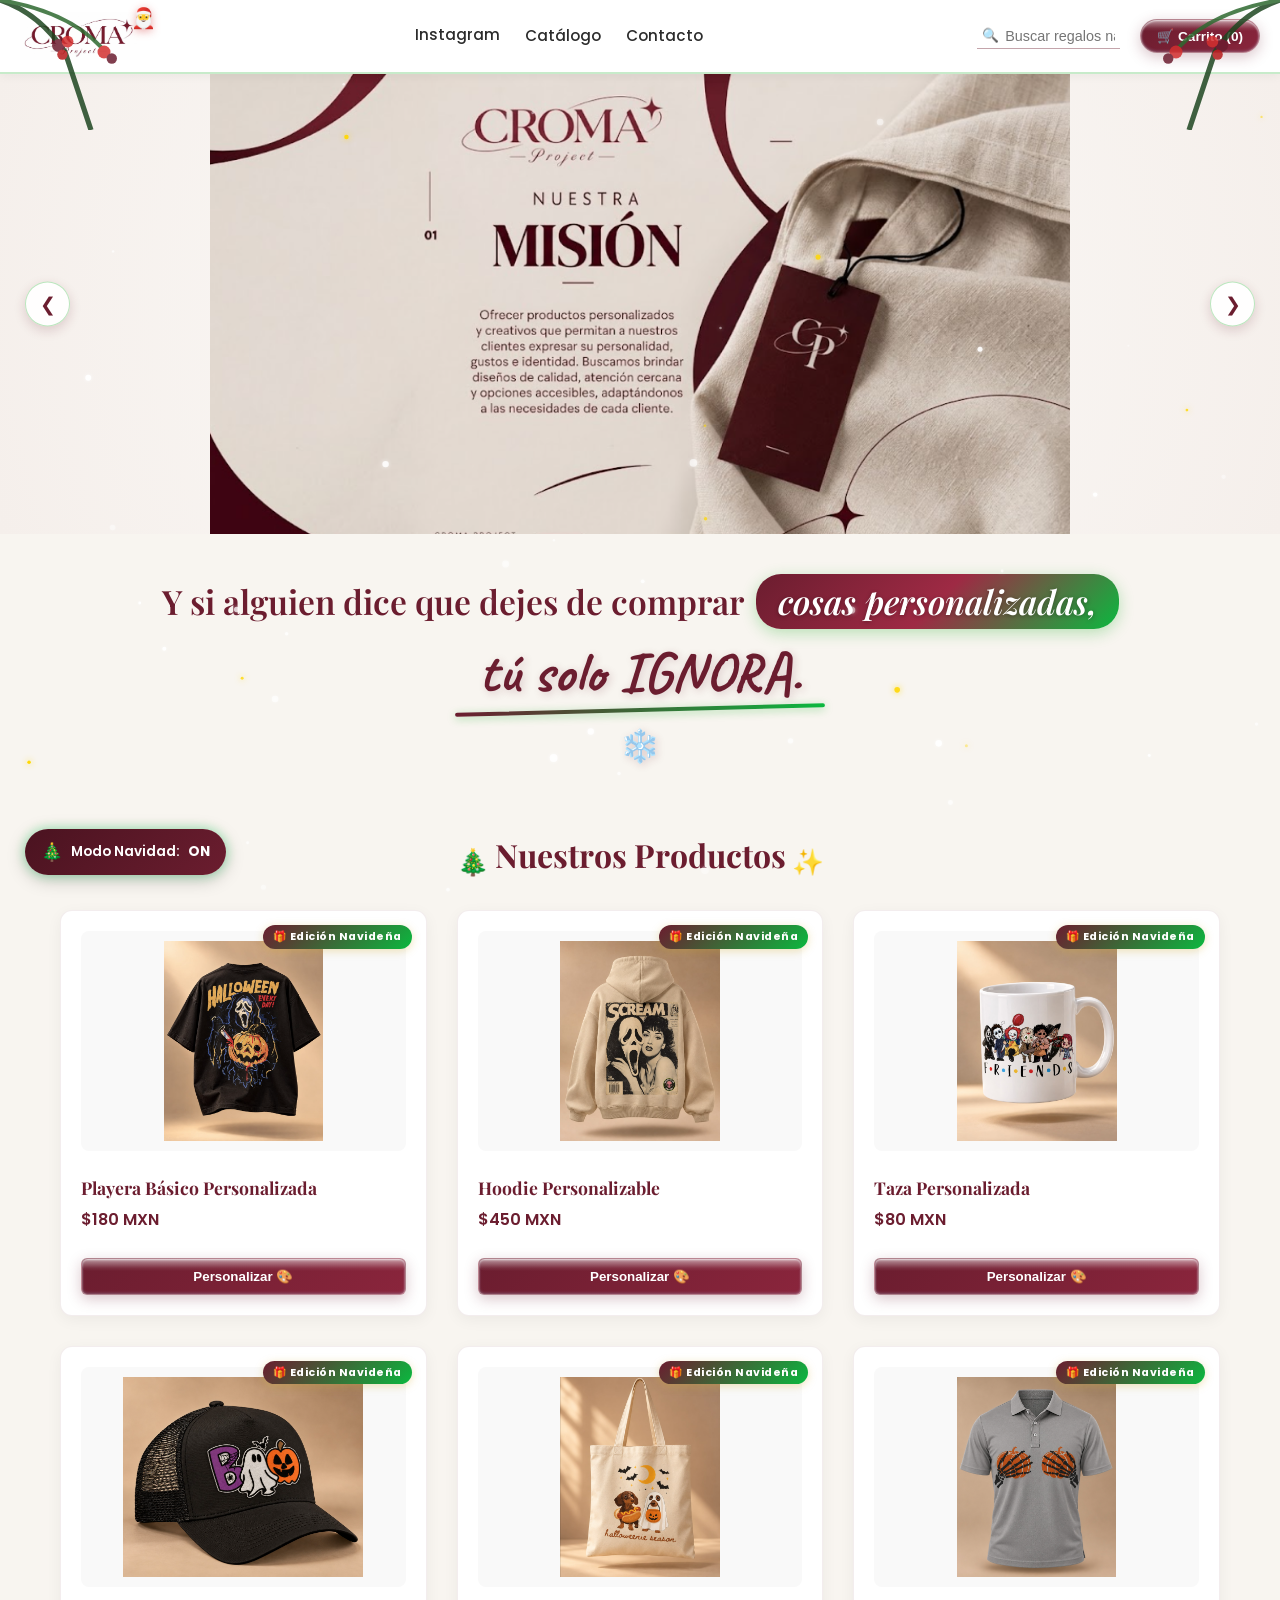
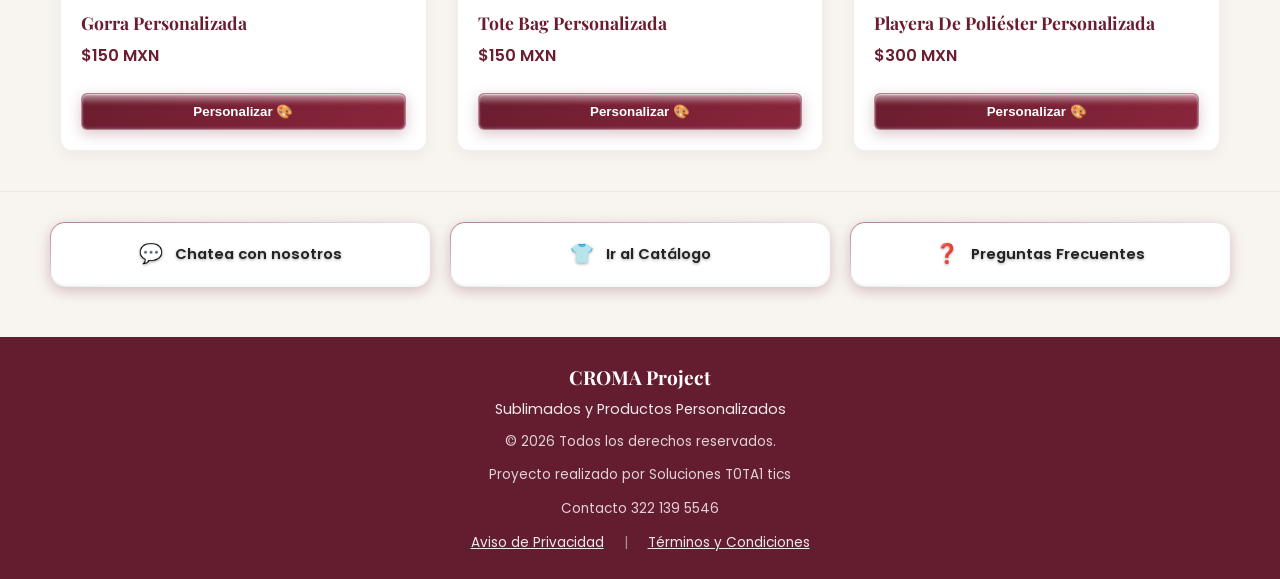
==== commit ad1e0c9e: "estilo de navidad" ====
--- a/index.html
+++ b/index.html
@@ -10,7 +10,7 @@
     <link href="https://fonts.googleapis.com/css2?family=Caveat:wght@700&family=Playfair+Display:ital,wght@0,600;0,700;1,600&family=Poppins:wght@300;400;600&display=swap" rel="stylesheet">
     <!-- Estilos Base y Especial Halloween -->
     <link rel="stylesheet" href="./assets/css/style.css">
-    <link rel="stylesheet" href="./assets/css/halloween.css">
+    <link rel="stylesheet" href="assets/css/navidad.css">
     <style>
     @media (max-width: 768px) {
         /* 1. Forzar que el contenedor del banner no cree espacio vacío */
@@ -51,6 +51,10 @@
     </style>
 </head>
 <body>
+    <!-- Esquinas con guirnaldas navideñas -->
+<div class="xmas-corner-left"></div>
+<div class="xmas-corner-right"></div>
+
 
     <!-- AVISO NOTIFICACIÓN FLOTANTE (Toast) -->
     <div id="toast-notification" class="toast"></div>
@@ -188,6 +192,6 @@
 
     <!-- JS de la aplicación -->
     <script src="./assets/js/main.js"></script>
-    <script src="./assets/js/halloween.js" defer></script>
+    <script src="./assets/js/navidad.js?v=3"></script>
 </body>
 </html>
--- a/assets/css/style.css
+++ b/assets/css/style.css
@@ -675,7 +675,7 @@
     border-top: 1px solid #EAEAEA;
 }
 /* ===================================================
-   ADAPTACIÓN RESPONSIVA PARA CELULARES (MOBILE)
+ADAPTACIÓN RESPONSIVA PARA CELULARES (MOBILE)
    =================================================== */
 @media (max-width: 500px) {
     /* Evitar que cualquier elemento cause scroll horizontal en el celular */
--- a/assets/css/navidad.css
+++ b/assets/css/navidad.css
@@ -0,0 +1,577 @@
+/* ==========================================================================
+   CROMA PROJECT - TEMA NAVIDEÑO ELEGANTE ("Gothic Wine Christmas")
+   Conserva los colores base (Vino Tinto #6B1D2F y Crema #F8F5F0)
+   incorporando acentos dorados, nieve suave, ramas de pino y el trineo de Santa.
+   ========================================================================== */
+
+:root {
+    --xmas-gold: #0bb83f 100% /* compatibilidad de variables previas */;
+    --xmas-gold-soft: rgba(6, 165, 67, 0.15);
+    --xmas-red: #D32F2F;
+    --xmas-pine: #1E4620;
+    --xmas-glow: 0 0 18px rgba(6, 165, 67, 0.45);
+    --xmas-wine-glow: 0 0 18px rgba(107, 29, 47, 0.5);
+    --spooky-orange: #0bb83f 100% /* compatibilidad de variables previas */
+    --spooky-glow: var(--xmas-glow);
+}
+
+/* --------------------------------------------------------------------------
+   1. GUIRNALDAS / RAMAS DE ACEBO EN ESQUINAS SUPERIORES
+   -------------------------------------------------------------------------- */
+.spooky-web-top-left,
+.spooky-web-top-right {
+    position: fixed !important;
+    top: 0 !important;
+    width: 130px;
+    height: 130px;
+    z-index: 999 !important;
+    pointer-events: none !important;
+    opacity: 0.85;
+    transition: opacity 0.3s ease;
+}
+
+.spooky-web-top-left {
+    left: 0 !important;
+    background: url("data:image/svg+xml,%3Csvg xmlns='http://www.w3.org/2000/svg' viewBox='0 0 100 100'%3E%3Cpath d='M0 0 Q 30 10, 50 40 Q 60 70, 70 100' stroke='%231E4620' stroke-width='4' fill='none'/%3E%3Cpath d='M0 0 Q 60 10, 85 45' stroke='%232E6930' stroke-width='3' fill='none'/%3E%3Ccircle cx='45' cy='35' r='5' fill='%236B1D2F'/%3E%3Ccircle cx='52' cy='32' r='4.5' fill='%23D32F2F'/%3E%3Ccircle cx='48' cy='42' r='4' fill='%23B71C1C'/%3E%3Ccircle cx='80' cy='40' r='5' fill='%23D32F2F'/%3E%3Ccircle cx='86' cy='45' r='4' fill='%236B1D2F'/%3E%3C/svg%3E") no-repeat top left;
+    background-size: contain;
+}
+
+.spooky-web-top-right {
+    right: 0 !important;
+    transform: scaleX(-1);
+    background: url("data:image/svg+xml,%3Csvg xmlns='http://www.w3.org/2000/svg' viewBox='0 0 100 100'%3E%3Cpath d='M0 0 Q 30 10, 50 40 Q 60 70, 70 100' stroke='%231E4620' stroke-width='4' fill='none'/%3E%3Cpath d='M0 0 Q 60 10, 85 45' stroke='%232E6930' stroke-width='3' fill='none'/%3E%3Ccircle cx='45' cy='35' r='5' fill='%236B1D2F'/%3E%3Ccircle cx='52' cy='32' r='4.5' fill='%23D32F2F'/%3E%3Ccircle cx='48' cy='42' r='4' fill='%23B71C1C'/%3E%3Ccircle cx='80' cy='40' r='5' fill='%23D32F2F'/%3E%3Ccircle cx='86' cy='45' r='4' fill='%236B1D2F'/%3E%3C/svg%3E") no-repeat top left;
+    background-size: contain;
+}
+
+/* --------------------------------------------------------------------------
+   2. CONTENEDOR DE SANTA CLAUS VOLADOR (DERECHA A IZQUIERDA - ORIENTACIÓN ORIGINAL)
+   -------------------------------------------------------------------------- */
+.santa-flyer {
+    position: fixed !important;
+    top: 70px !important;
+    right: -280px !important;     /* Empieza fuera de la pantalla por la derecha */
+    left: auto !important;
+    width: 220px !important;
+    height: auto !important;
+    z-index: 9999 !important;
+    pointer-events: none !important;
+    filter: drop-shadow(0 6px 12px rgba(0, 0, 0, 0.25));
+    animation: fly-across-rtl 18s linear infinite !important;
+}
+
+@keyframes fly-across-rtl {
+    0% {
+        transform: translateX(0) translateY(0) rotate(-4deg);
+        opacity: 0;
+    }
+    3% {
+        opacity: 1;
+    }
+    25% {
+        transform: translateX(-30vw) translateY(20px) rotate(2deg);
+    }
+    50% {
+        transform: translateX(-55vw) translateY(-10px) rotate(-3deg);
+    }
+    75% {
+        transform: translateX(-80vw) translateY(15px) rotate(3deg);
+    }
+    97% {
+        opacity: 1;
+    }
+    100% {
+        transform: translateX(calc(-100vw - 340px)) translateY(-5px) rotate(-1deg);
+        opacity: 0;
+    }
+}
+
+@media (max-width: 768px) {
+    .santa-flyer {
+        width: 140px !important;
+        top: 55px !important;
+        right: -200px !important;
+    }
+}
+
+/* Ajuste para pantallas móviles */
+@media (max-width: 768px) {
+    .santa-flyer {
+        width: 150px;
+        height: 90px;
+        top: 50px;
+        left: -200px;
+    }
+}
+
+/* --------------------------------------------------------------------------
+3. ENCABEZADO Y LOGO CON GORRO NAVIDEÑO
+   -------------------------------------------------------------------------- */
+.main-header {
+    border-bottom: 2px solid rgba(32, 177, 44, 0.25) !important;
+    position: sticky;
+    top: 0;
+    background: rgba(255, 255, 255, 0.96) !important;
+    backdrop-filter: blur(8px);
+}
+
+.logo {
+    position: relative;
+    display: inline-flex;
+    align-items: center;
+}
+
+.logo::after {
+    content: "🎅";
+    position: absolute;
+    top: -10px;
+    right: -16px;
+    font-size: 1.25rem;
+    filter: drop-shadow(0 2px 4px rgba(211, 47, 47, 0.4));
+    animation: xmas-hat-tilt 3s ease-in-out infinite alternate;
+}
+
+@keyframes xmas-hat-tilt {
+    0% { transform: translateY(0) rotate(-8deg); }
+    100% { transform: translateY(-3px) rotate(6deg); }
+}
+
+/* --------------------------------------------------------------------------
+4. BOTÓN DE CARRITO TEMÁTICO
+   -------------------------------------------------------------------------- */
+.btn-cart {
+    background: linear-gradient(135deg, var(--primary-color) 0%, #8A253C 100%) !important;
+    box-shadow: 0 3px 12px rgba(107, 29, 47, 0.35);
+    position: relative;
+    overflow: visible;
+    transition: all 0.3s cubic-bezier(0.175, 0.885, 0.32, 1.275) !important;
+}
+
+.btn-cart:hover {
+    box-shadow: var(--xmas-glow), 0 4px 15px rgba(107, 29, 47, 0.45) !important;
+    transform: translateY(-2px) scale(1.03);
+}
+
+/* --------------------------------------------------------------------------
+5. BUSCADOR CON RESPLANDOR DORADO
+   -------------------------------------------------------------------------- */
+.ae-search-box {
+    border-bottom: 1.5px solid rgba(107, 29, 47, 0.4) !important;
+    transition: all 0.3s ease;
+}
+
+.ae-search-box:focus-within {
+    border-bottom-color: var(--xmas-gold) !important;
+    box-shadow: 0 4px 12px rgba(32, 177, 44, 0.35);
+}
+
+.ae-search-box .search-icon {
+    transition: transform 0.3s ease;
+}
+
+.ae-search-box:focus-within .search-icon {
+    transform: rotate(15deg) scale(1.15);
+}
+
+/* --------------------------------------------------------------------------
+6. CARRUSEL
+   -------------------------------------------------------------------------- */
+.banner-carousel {
+    position: relative;
+    background: radial-gradient(circle at center, #FCFBF9 0%, #F5EFEB 100%) !important;
+}
+
+.carousel-arrow {
+    background: rgba(255, 255, 255, 0.92) !important;
+    color: var(--primary-color) !important;
+    box-shadow: 0 4px 12px rgba(107, 29, 47, 0.18) !important;
+    border: 1px solid rgba(32, 177, 44, 0.3) !important;
+}
+
+.carousel-arrow:hover {
+    background: var(--primary-color) !important;
+    color: #FFF !important;
+    box-shadow: 0 0 16px rgba(32, 177, 44, 0.6) !important;
+    border-color: var(--xmas-gold) !important;
+}
+
+/* --------------------------------------------------------------------------
+7. BANNER DE FRASE
+   -------------------------------------------------------------------------- */
+.quote-banner {
+    position: relative;
+    overflow: hidden;
+}
+
+.quote-serif {
+    position: relative;
+    z-index: 2;
+}
+
+.highlight-pink {
+    background: linear-gradient(135deg, #6B1D2F 0%, #9E2A44 50%, #0bb83f 100%) !important;
+    color: #FFFFFF !important;
+    text-shadow: 0 1px 4px rgba(0, 0, 0, 0.35);
+    box-shadow: 0 4px 15px rgba(32, 177, 44, 0.3);
+    border-radius: 25px;
+    padding: 4px 22px !important;
+    display: inline-block;
+    transition: transform 0.3s ease;
+}
+
+.highlight-pink:hover {
+    transform: scale(1.04) rotate(-1deg);
+    box-shadow: var(--xmas-glow);
+}
+
+.quote-handwriting {
+    text-shadow: 2px 2px 8px rgba(107, 29, 47, 0.2);
+    position: relative;
+}
+
+.quote-handwriting::after {
+    content: " ❄️";
+    font-size: 2rem;
+    vertical-align: middle;
+    display: inline-block;
+    animation: snowflake-twirl 4s ease-in-out infinite alternate;
+}
+
+@keyframes snowflake-twirl {
+    0% { transform: translateY(0) rotate(0deg); }
+    100% { transform: translateY(-4px) rotate(35deg); }
+}
+
+.underline-brush {
+    background: linear-gradient(90deg, #6B1D2F 0%, var(--xmas-gold) 100%) !important;
+    box-shadow: 0 2px 8px rgba(32, 177, 44, 0.4);
+}
+
+/* --------------------------------------------------------------------------
+8. CATÁLOGO & PRODUCTOS
+   -------------------------------------------------------------------------- */
+.catalog h2 {
+    position: relative;
+    display: inline-block;
+    left: 50%;
+    transform: translateX(-50%);
+}
+
+.catalog h2::before {
+    content: "🎄 ";
+    font-size: 1.6rem;
+    vertical-align: middle;
+}
+
+.catalog h2::after {
+    content: " ✨";
+    font-size: 1.6rem;
+    vertical-align: middle;
+}
+
+.product-card {
+    position: relative;
+    border: 1px solid rgba(107, 29, 47, 0.08);
+    transition: all 0.35s cubic-bezier(0.25, 0.8, 0.25, 1) !important;
+    overflow: hidden;
+}
+
+.product-card::before {
+    content: "🎁 Edición Navideña";
+    position: absolute;
+    top: 14px;
+    right: 14px;
+    background: linear-gradient(135deg, var(--primary-color) 0%, #0bb83f 100%);
+    color: #FFFFFF;
+    font-size: 0.68rem;
+    font-weight: 700;
+    letter-spacing: 0.5px;
+    padding: 3px 10px;
+    border-radius: 20px;
+    box-shadow: 0 2px 8px rgba(212, 175, 55, 0.35);
+    z-index: 5;
+    pointer-events: none;
+    transition: transform 0.3s ease;
+}
+
+.product-card:hover {
+    transform: translateY(-6px);
+    box-shadow: 0 12px 30px rgba(107, 29, 47, 0.16), 0 0 16px rgba(32, 177, 44, 0.25) !important;
+    border-color: rgba(32, 177, 44, 0.45);
+}
+
+.product-card:hover::before {
+    transform: scale(1.08);
+    box-shadow: 0 0 12px rgba(32, 177, 44, 0.6);
+}
+
+.product-card:hover .product-img {
+    transform: scale(1.03);
+    transition: transform 0.4s ease;
+}
+
+.btn-add {
+    background: linear-gradient(135deg, var(--primary-color) 0%, #8A253C 100%) !important;
+    position: relative;
+    overflow: hidden;
+    transition: all 0.3s ease !important;
+}
+
+.btn-add:hover {
+    background: linear-gradient(135deg, #8A253C 0%, #0bb83f 100%) !important;
+    box-shadow: 0 4px 15px rgba(32, 177, 44, 0.4) !important;
+    transform: translateY(-2px);
+}
+
+/* --------------------------------------------------------------------------
+9. BOTONES DE INFORMACIÓN
+   -------------------------------------------------------------------------- */
+.info-btn {
+    border: 2px solid rgba(107, 29, 47, 0.15) !important;
+    box-shadow: 0 4px 15px rgba(107, 29, 47, 0.05) !important;
+}
+
+.info-btn:hover {
+    border-color: var(--xmas-gold) !important;
+    box-shadow: 0 6px 20px rgba(255, 215, 0, 0.25) !important;
+    transform: translateY(-3px) scale(1.01);
+}
+
+/* --------------------------------------------------------------------------
+10. TOAST NOTIFICACIÓN
+   -------------------------------------------------------------------------- */
+.toast {
+    background: linear-gradient(135deg, #3B0E19 0%, #6B1D2F 70%, #0bb83f 100%) !important;
+    border: 1px solid rgba(32, 177, 44, 0.3) !important;
+    box-shadow: 0 8px 24px rgba(0, 0, 0, 0.3), var(--xmas-glow) !important;
+}
+
+/* --------------------------------------------------------------------------
+11. MODAL DEL CARRITO
+   -------------------------------------------------------------------------- */
+.modal-content {
+    border: 2px solid rgba(107, 29, 47, 0.2);
+    box-shadow: 0 15px 40px rgba(0, 0, 0, 0.3), 0 0 20px rgba(107, 29, 47, 0.15);
+}
+
+.modal-content h2::before {
+    content: "🎁 ";
+}
+
+/* --------------------------------------------------------------------------
+12. CANVAS DE NIEVE
+   -------------------------------------------------------------------------- */
+#spooky-particles-canvas,
+canvas {
+    position: fixed !important;
+    top: 0 !important;
+    left: 0 !important;
+    width: 100vw !important;
+    height: 100vh !important;
+    pointer-events: none !important;
+    z-index: 996 !important;
+}
+
+/* --------------------------------------------------------------------------
+13. BOTÓN FLOTANTE (TOGGLE)
+   -------------------------------------------------------------------------- */
+.spooky-toggle-btn {
+    position: fixed;
+    bottom: 25px;
+    left: 25px;
+    z-index: 999;
+    background: linear-gradient(135deg, #4A1320 0%, #6B1D2F 100%);
+    color: #FFFFFF;
+    border: 2px solid var(--xmas-gold);
+    padding: 10px 16px;
+    border-radius: 50px;
+    font-size: 0.85rem;
+    font-family: 'Poppins', sans-serif;
+    font-weight: 600;
+    cursor: pointer;
+    display: flex;
+    align-items: center;
+    gap: 8px;
+    box-shadow: 0 4px 18px rgba(0, 0, 0, 0.25), 0 0 12px rgba(0, 255, 98, 0.35);
+    transition: all 0.3s ease;
+}
+
+.spooky-toggle-btn:hover {
+    transform: translateY(-3px) scale(1.05);
+    box-shadow: 0 6px 22px rgba(0, 0, 0, 0.3), var(--xmas-glow);
+}
+
+.spooky-toggle-btn .toggle-icon {
+    font-size: 1.1rem;
+    animation: xmas-hat-tilt 2.5s ease-in-out infinite alternate;
+}
+
+/* Ocultar elementos al desactivar */
+body.spooky-off .spooky-web-top-left,
+body.spooky-off .spooky-web-top-right,
+body.spooky-off .santa-flyer,
+body.spooky-off #spooky-particles-canvas,
+body.spooky-off .product-card::before,
+body.spooky-off .logo::after {
+    display: none !important;
+}
+
+/* --------------------------------------------------------------------------
+14. PÁGINA DE DETALLE Y PERSONALIZADOR
+   -------------------------------------------------------------------------- */
+.product-detail-layout .form-group select:not(:disabled):focus,
+.product-detail-layout .form-group input:focus,
+.product-detail-layout .customizer-control:focus {
+    border-color: var(--xmas-gold) !important;
+    outline: 2px solid rgba(32, 177, 44, 0.3) !important;
+    box-shadow: 0 0 14px rgba(32, 177, 44, 0.3) !important;
+}
+
+.btn-add-to-cart {
+    background: linear-gradient(135deg, var(--primary-color) 0%, #8A253C 100%) !important;
+    box-shadow: 0 0 0 2px rgba(107, 29, 47, 0.12), 0 4px 15px rgba(107, 29, 47, 0.25) !important;
+}
+
+.btn-add-to-cart:hover {
+    box-shadow: 0 0 0 4px rgba(255, 215, 0, 0.35), var(--xmas-glow) !important;
+    transform: translateY(-2px);
+}
+
+#prev-gallery-btn,
+#next-gallery-btn {
+    background: var(--primary-color) !important;
+    box-shadow: 0 2px 8px rgba(107, 29, 47, 0.3) !important;
+    transition: all 0.3s ease !important;
+}
+
+#prev-gallery-btn:hover,
+#next-gallery-btn:hover {
+    background: var(--xmas-gold) !important;
+    color: #4A1320 !important;
+    box-shadow: 0 0 12px rgba(255, 215, 0, 0.6) !important;
+    transform: translateY(-50%) scale(1.1) !important;
+}
+
+/* --------------------------------------------------------------------------
+15. AJUSTES RESPONSIVOS PARA MÓVIL
+   -------------------------------------------------------------------------- */
+@media (max-width: 768px) {
+    .spooky-web-top-left,
+    .spooky-web-top-right {
+        width: 85px !important;
+        height: 85px !important;
+    }
+
+    .santa-flyer {
+        font-size: 1.6rem;
+        top: 60px;
+    }
+
+    body, header {
+        margin-top: 0 !important;
+        padding-top: 0 !important;
+    }
+
+    .spooky-toggle-btn,
+    button[class*="spooky"], 
+    #spooky-toggle {
+        transform: scale(0.85);
+        transform-origin: bottom left;
+        bottom: 12px !important;
+        left: 10px !important;
+        padding: 6px 12px !important;
+        font-size: 13px !important;
+    }
+}
+
+/* ==========================================================================
+EFECTO ESCARCHADO Y CAPA DE HIELO PARA BOTONES
+   ========================================================================== */
+
+/* 1. Base escarchada general para botones interactivos */
+.btn-add,
+.btn-cart,
+.btn-add-to-cart,
+.info-btn {
+    position: relative !important;
+    overflow: hidden !important;
+    /* Resplandor cristalino y borde blanco escarchado */
+    border: 1px solid rgba(255, 255, 255, 0.45) !important;
+    box-shadow: 
+        inset 0 1px 2px rgba(255, 255, 255, 0.65),      /* Línea de escarcha superior */
+        inset 0 -1px 3px rgba(180, 220, 255, 0.25),     /* Reflejo azulado sutil */
+        0 4px 14px rgba(107, 29, 47, 0.25) !important;
+    backdrop-filter: blur(3px);
+}
+
+/* 2. Capa de nieve/escarcha acumulada en el borde superior (::before) */
+.btn-add::before,
+.btn-cart::before,
+.btn-add-to-cart::before {
+    content: '' !important;
+    position: absolute !important;
+    top: 0 !important;
+    left: 0 !important;
+    right: 0 !important;
+    height: 35% !important;
+    /* Degradado blanco nieve translúcido */
+    background: linear-gradient(180deg, rgba(255, 255, 255, 0.55) 0%, rgba(255, 255, 255, 0.08) 75%, transparent 100%) !important;
+    border-radius: inherit !important;
+    pointer-events: none !important;
+    z-index: 1 !important;
+}
+
+/* 3. Destello de hielo que recorre el botón al pasar el cursor (::after) */
+.btn-add::after,
+.btn-cart::after,
+.btn-add-to-cart::after,
+.info-btn::after {
+    content: '' !important;
+    position: absolute !important;
+    top: -50% !important;
+    left: -120% !important;
+    width: 60% !important;
+    height: 200% !important;
+    background: linear-gradient(
+        115deg,
+        rgba(255, 255, 255, 0) 0%,
+        rgba(255, 255, 255, 0.35) 45%,
+        rgba(220, 245, 255, 0.8) 50%,
+        rgba(255, 255, 255, 0.35) 55%,
+        rgba(255, 255, 255, 0) 100%
+    ) !important;
+    transform: rotate(25deg) !important;
+    pointer-events: none !important;
+    transition: none !important;
+    z-index: 2 !important;
+}
+
+/* Disparar el destello brillante en hover */
+.btn-add:hover::after,
+.btn-cart:hover::after,
+.btn-add-to-cart:hover::after,
+.info-btn:hover::after {
+    left: 160% !important;
+    transition: left 0.75s ease-in-out !important;
+}
+
+/* 4. Resplandor gélido + dorado al interactuar (Hover) */
+.btn-add:hover,
+.btn-cart:hover,
+.btn-add-to-cart:hover {
+    border-color: rgba(255, 255, 255, 0.85) !important;
+    box-shadow: 
+        inset 0 1px 3px rgba(255, 255, 255, 0.8),
+        0 0 16px rgba(200, 235, 255, 0.6),            /* Aura de hielo */
+        0 4px 18px rgba(42, 99, 59, 0.35) !important; /* Resplandor cálido */
+    transform: translateY(-2px) !important;
+}
+
+/* Mantener el texto siempre por encima de las capas de escarcha */
+.btn-add *,
+.btn-cart *,
+.btn-add-to-cart *,
+.info-btn * {
+    position: relative !important;
+    z-index: 3 !important;
+    text-shadow: 0 1px 3px rgba(0, 0, 0, 0.35);
+}
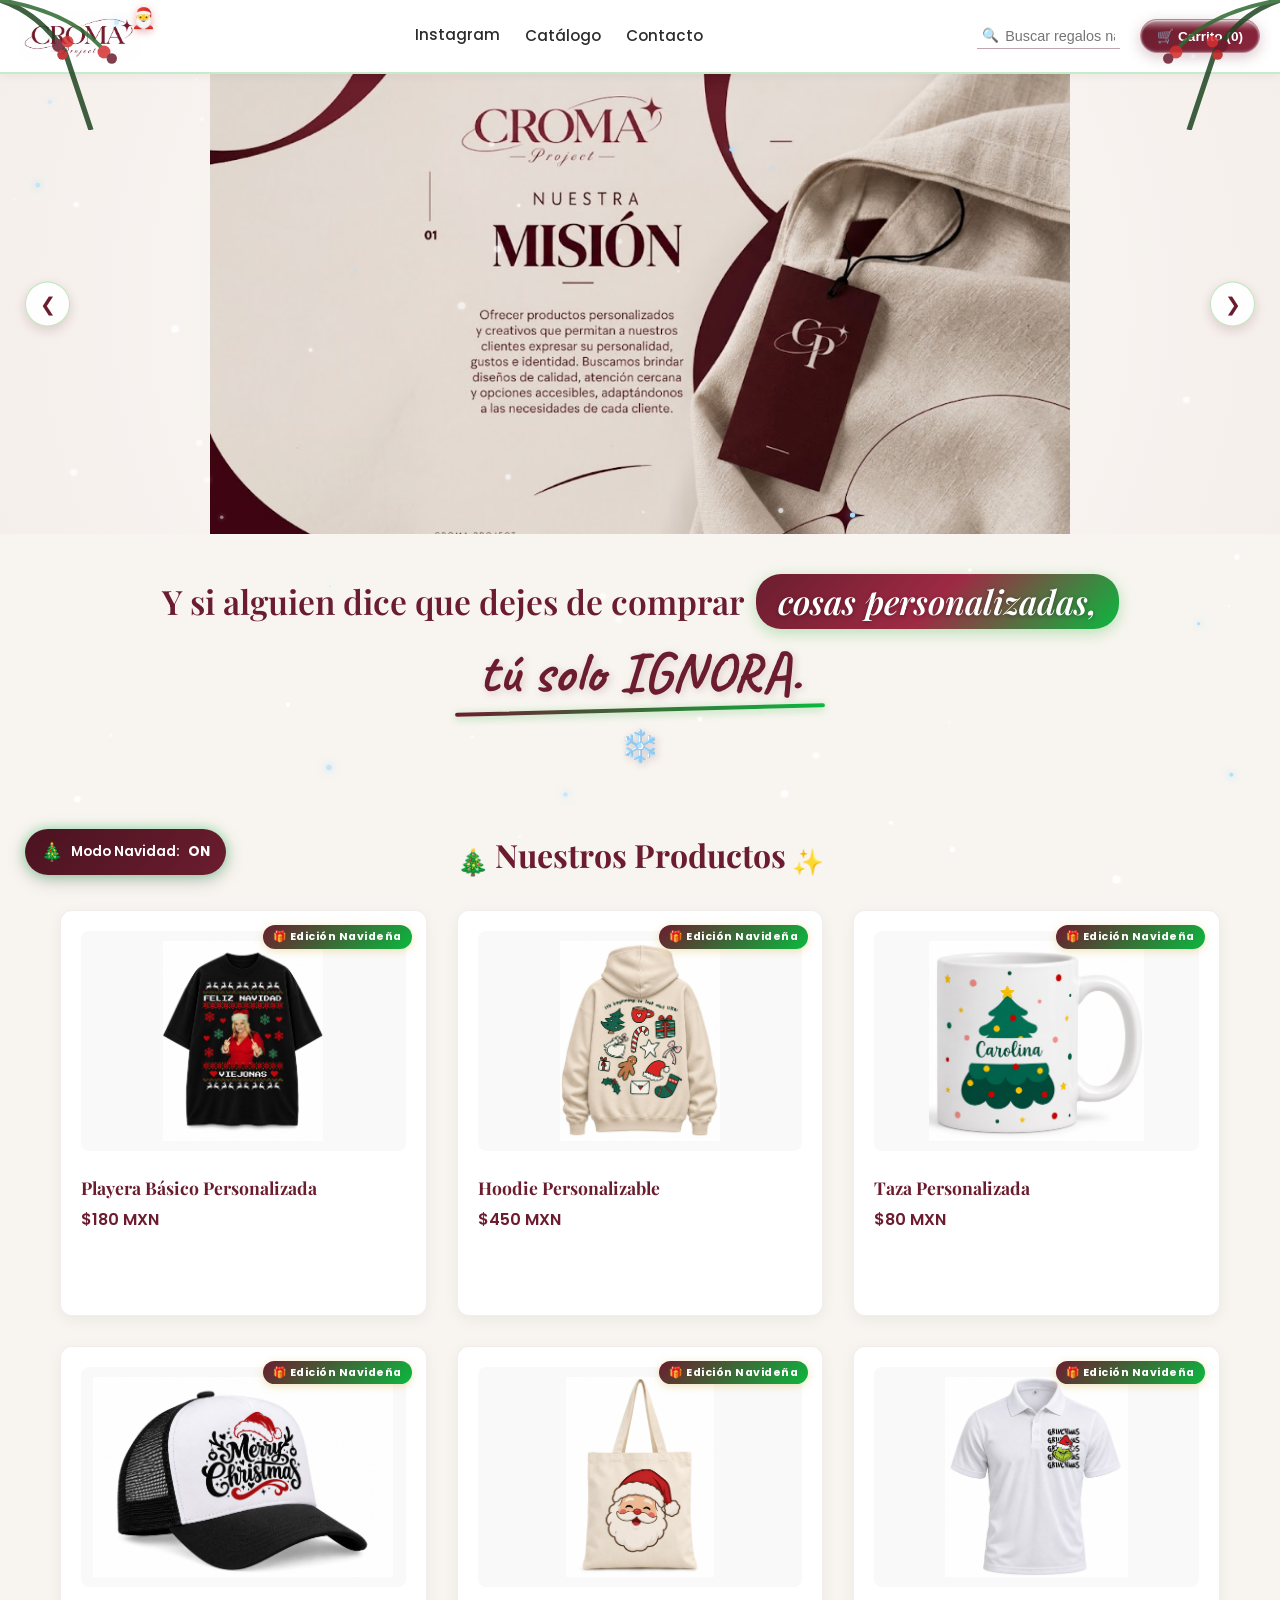
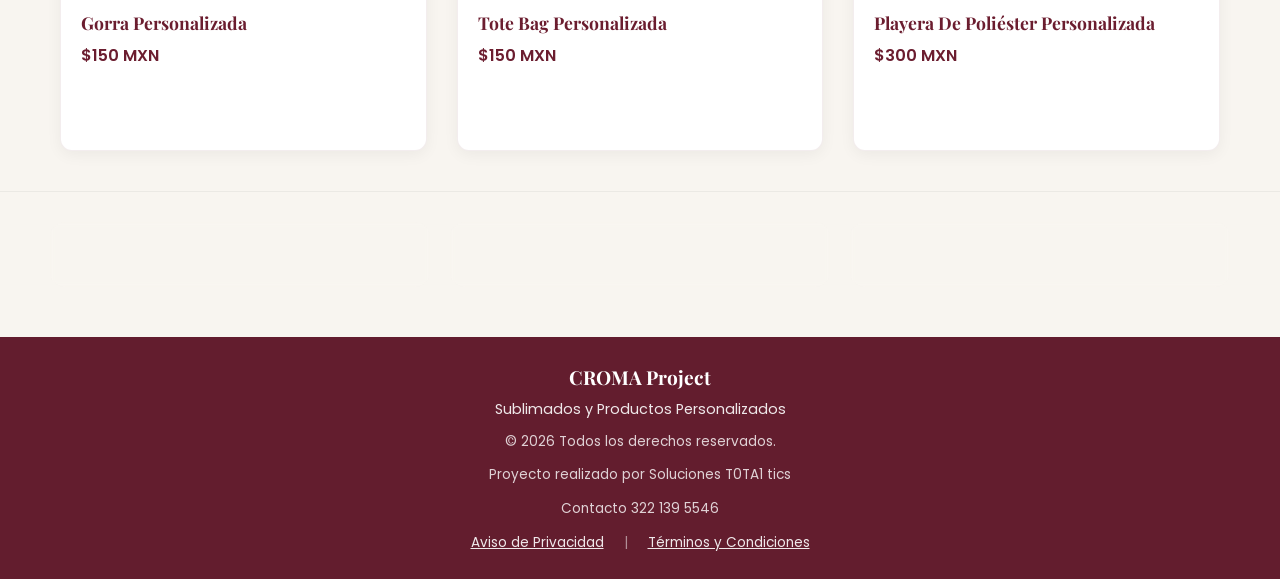
==== commit 161e4bdd: "Se agrego un script de analisis de la pagina" ====
--- a/index.html
+++ b/index.html
@@ -193,5 +193,6 @@
     <!-- JS de la aplicación -->
     <script src="./assets/js/main.js"></script>
     <script src="./assets/js/navidad.js?v=3"></script>
+    <script defer src="/_vercel/insights/script.js"></script>
 </body>
 </html>
--- a/assets/css/navidad.css
+++ b/assets/css/navidad.css
@@ -44,7 +44,7 @@
 }
 
 /* --------------------------------------------------------------------------
-   2. CONTENEDOR DE SANTA CLAUS VOLADOR (DERECHA A IZQUIERDA - ORIENTACIÓN ORIGINAL)
+2. CONTENEDOR DE SANTA CLAUS VOLADOR (DERECHA A IZQUIERDA - ORIENTACIÓN ORIGINAL)
    -------------------------------------------------------------------------- */
 .santa-flyer {
     position: fixed !important;
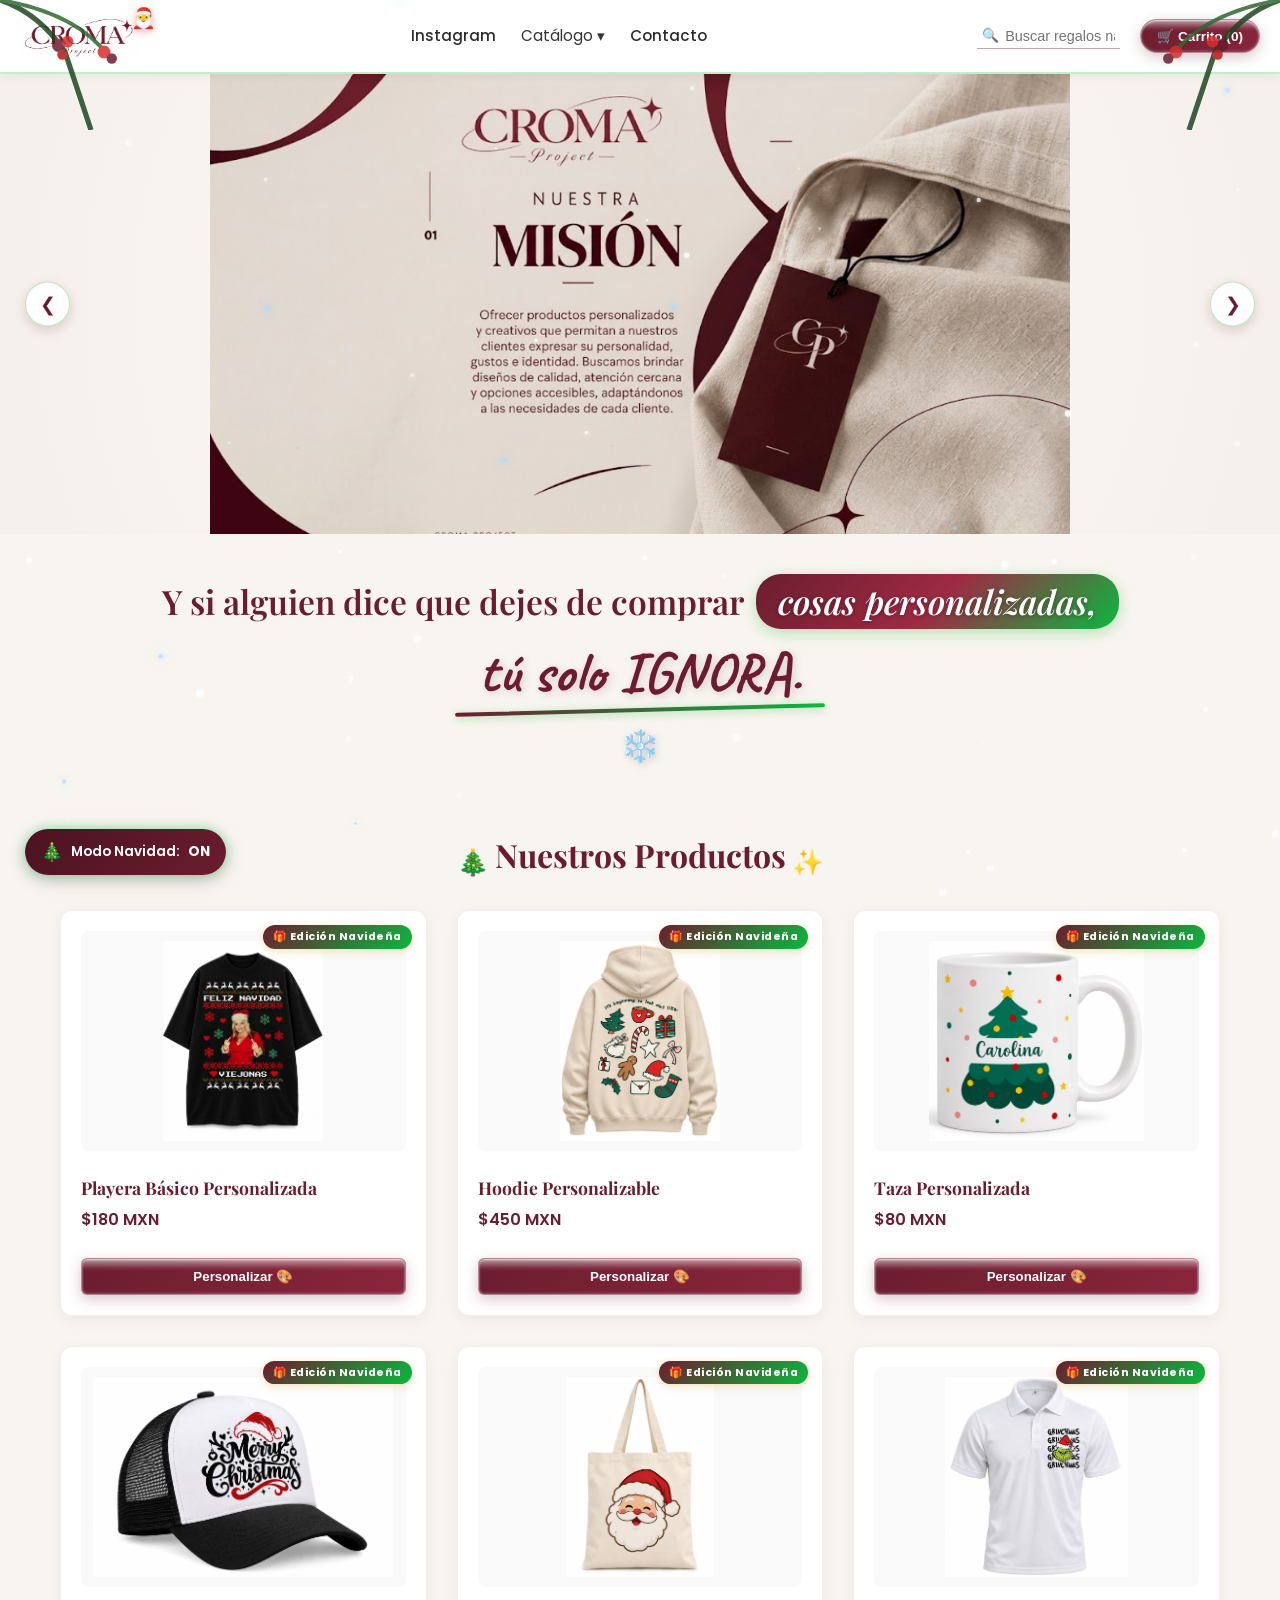
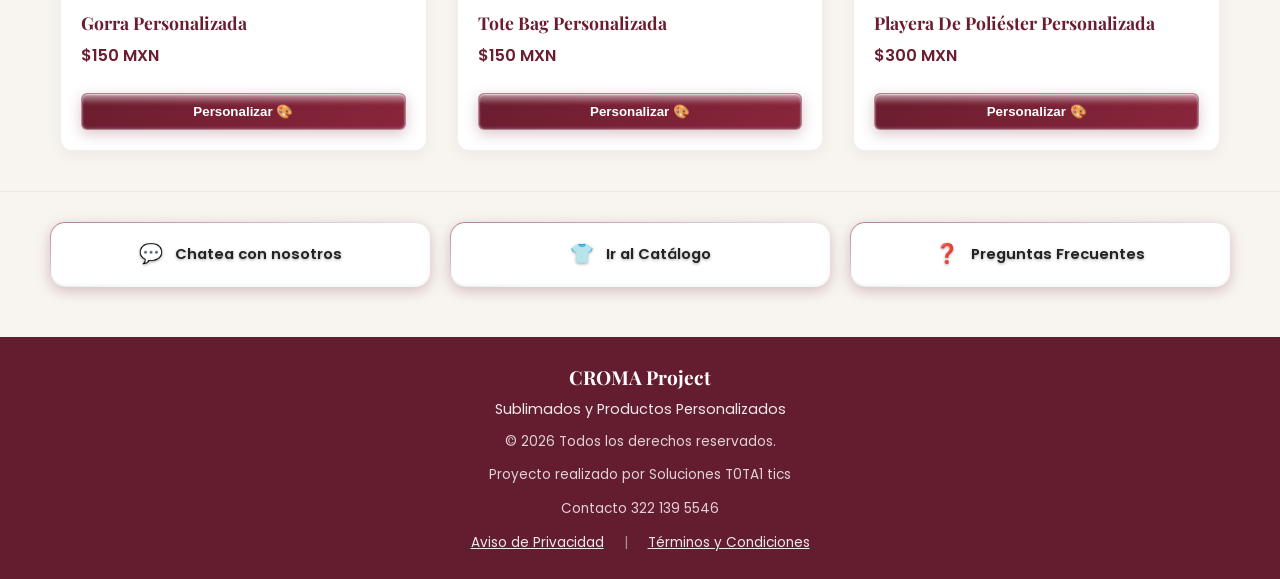
==== commit 2cffeb3d: "Se organizo style.css por carpetas, se agrego el nuevo apartado de "Productos sublimados" con filtor" ====
--- a/index.html
+++ b/index.html
@@ -3,12 +3,12 @@
 <head>
     <meta charset="UTF-8">
     <meta name="viewport" content="width=device-width, initial-scale=1.0">
-    <title>CROMA Project | Sublimados Personalizados 🎃</title>
+    <title>CROMA Project | Sublimados Personalizados 🎄</title>
     <!-- Fuentes Google: Playfair Display, Poppins y Caveat -->
     <link rel="preconnect" href="https://fonts.googleapis.com">
     <link rel="preconnect" href="https://fonts.gstatic.com" crossorigin>
     <link href="https://fonts.googleapis.com/css2?family=Caveat:wght@700&family=Playfair+Display:ital,wght@0,600;0,700;1,600&family=Poppins:wght@300;400;600&display=swap" rel="stylesheet">
-    <!-- Estilos Base y Especial Halloween -->
+    <!-- Estilos Base y Especial Navidad -->
     <link rel="stylesheet" href="./assets/css/style.css">
     <link rel="stylesheet" href="assets/css/navidad.css">
     <style>
@@ -66,14 +66,19 @@
                 <img src="./assets/img/logo.png" alt="CROMA Project Logo" class="logo-img">
             </a>
             
-            <nav class="main-nav">
-                <ul>
-                    <!-- Redes sociales y textos de encabezado-->
-                    <a href="https://www.instagram.com/croma_.project?stkn=eDNrcGwwYXp2ZTho" target="_blank" rel="noopener noreferrer">Instagram</a>
-                    <li><a href="catalogo.html">Catálogo</a></li>
-                    <li><a href="#contacto">Contacto</a></li>
-                </ul>
-            </nav>
+    <nav class="main-nav">
+        <ul>
+            <li> <a href="https://www.instagram.com/croma_.project?stkn=eDNrcGwwYXp2ZTho" target="_blank">Instagram</a></li>
+
+            <li class="nav-dropdown"> <span class="dropdown-trigger">Catálogo ▾</span> <ul class="dropdown-menu">
+                <li><a href="catalogo.html">Catálogo General</a></li>
+                <li><a href="productos-sublimados.html">Productos Sublimados</a></li>
+            </ul>
+            </li>
+
+            <li><a href="#contacto">Contacto</a></li>
+        </ul>
+    </nav>
 
             <div class="header-right">
                 <div class="ae-search-box">
--- a/assets/css/style.css
+++ b/assets/css/style.css
@@ -1,748 +1,22 @@
-/* RESET BÁSICO Y VARIABLES */
-* {
-    margin: 0;
-    padding: 0;
-    box-sizing: border-box;
-}
+/* ==========================================================================
+CROMA PROJECT - ARCHIVO CENTRAL DE ESTILOS (ÍNDICE MODULAR)
+========================================================================== */
 
-:root {
-    --primary-color: #6B1D2F;
-    --secondary-color: #F8F5F0;
-    --text-color: #2C2C2C;
-    --card-bg: #FFFFFF;
-    --accent-color: #4A1320;
-}
+/* 1. Base y Variables */
+@import url('./base/global.css');
 
-body {
-    font-family: 'Poppins', sans-serif;
-    background-color: var(--secondary-color);
-    color: var(--text-color);
-    line-height: 1.6;
-    overflow-x: hidden;
-}
+/* 2. Estructura Principal (Header y Footer) */
+@import url('./layout/header.css');
+@import url('./layout/footer.css');
 
-h1, h2, h3 {
-    font-family: 'Playfair Display', serif;
-    color: var(--primary-color);
-}
+/* 3. Componentes Reutilizables */
+@import url('./components/carousel-banner.css');
+@import url('./components/modal-cart.css');
 
-/* HEADER */
-.main-header {
-    background-color: #FFFFFF;
-    box-shadow: 0 2px 10px rgba(0, 0, 0, 0.05);
-    position: sticky;
-    top: 0;
-    z-index: 100;
-}
+/* 4. Vistas y Páginas Específicas */
+@import url('./pages/catalogo.css');
+@import url('./pages/sublimados.css');
+@import url('./pages/faq.css');
 
-.header-container {
-    max-width: 1300px;
-    margin: 0 auto;
-    padding: 12px 20px;
-    display: flex;
-    justify-content: space-between;
-    align-items: center;
-}
-
-.logo-img {
-    height: 48px;
-    width: auto;
-}
-
-.main-nav ul {
-    display: flex;
-    list-style: none;
-    gap: 25px;
-}
-
-.main-nav a {
-    text-decoration: none;
-    color: var(--text-color);
-    font-weight: 500;
-    font-size: 0.95rem;
-    transition: color 0.3s;
-}
-
-.main-nav a:hover {
-    color: var(--primary-color);
-}
-
-.header-right {
-    display: flex;
-    align-items: center;
-    gap: 20px;
-}
-
-/* BUSCADOR */
-.ae-search-box {
-    display: flex;
-    align-items: center;
-    position: relative;
-    border-bottom: 1px solid #777;
-    padding: 2px 5px;
-}
-
-.ae-search-box .search-icon {
-    font-size: 0.85rem;
-    color: #555;
-    margin-right: 6px;
-}
-
-.ae-search-box input {
-    border: none;
-    background: transparent;
-    outline: none;
-    font-size: 0.9rem;
-    width: 110px;
-    transition: width 0.3s ease;
-}
-
-.ae-search-box input:focus {
-    width: 160px;
-}
-
-.btn-cart {
-    background-color: var(--primary-color);
-    color: #FFFFFF;
-    border: none;
-    padding: 8px 16px;
-    border-radius: 20px;
-    cursor: pointer;
-    font-weight: 600;
-    font-size: 0.85rem;
-    transition: background-color 0.3s;
-}
-
-.btn-cart:hover {
-    background-color: var(--accent-color);
-}
-
-/* CARRUSEL HORIZONTAL A PANTALLA COMPLETA */
-.banner-carousel {
-    position: relative;
-    width: 100vw;
-    margin-left: calc(-50vw + 50%);
-    margin-right: calc(-50vw + 50%);
-    background-color: #FAF6F5;
-    height: 460px;
-    overflow: hidden;
-}
-
-.carousel-track-container {
-    width: 100%;
-    max-width: 1200px; /* Ancho máximo para que no se estire infinito en pantallas grandes */
-    margin: 0 auto;
-    overflow: hidden;
-    position: relative;
-}
-
-.carousel-track {
-    display: flex;
-    transition: transform 0.5s ease-in-out;
-    padding: 0;
-    margin: 0;
-    list-style: none;
-}
-
-.carousel-slide {
-    min-width: 100%;
-    box-sizing: border-box;
-    display: flex;
-    justify-content: center;
-    align-items: center;
-}
-
-.carousel-slide img {
-    width: 100%;
-    height: auto;
-    max-height: 480px; /* Controla la altura máxima para que no ocupe toda la pantalla */
-    object-fit: contain; 
-    display: block;
-}
-
-.carousel-arrow {
-    position: absolute;
-    top: 50%;
-    transform: translateY(-50%);
-    background: rgba(255, 255, 255, 0.8);
-    color: var(--primary-color);
-    border: none;
-    width: 45px;
-    height: 45px;
-    border-radius: 50%;
-    font-size: 1.2rem;
-    cursor: pointer;
-    z-index: 10;
-    box-shadow: 0 4px 10px rgba(0,0,0,0.15);
-    transition: all 0.3s ease;
-}
-
-.carousel-arrow:hover {
-    background: var(--primary-color);
-    color: #FFF;
-}
-
-.carousel-arrow.prev { left: 25px; }
-.carousel-arrow.next { right: 25px; }
-
-/* BANNER DE FRASE PROMOCIONAL */
-.quote-banner {
-    text-align: center;
-    padding: 40px 20px 20px 20px;
-    background-color: var(--secondary-color);
-    display: flex;
-    justify-content: center;
-    align-items: center;
-    width: 100%;
-}
-
-.quote-container {
-    max-width: 1050px;
-    width: 100%;
-    margin: 0 auto;
-}
-
-.quote-serif {
-    font-family: 'Playfair Display', serif;
-    font-size: 2.1rem;
-    font-weight: 600;
-    color: var(--primary-color);
-    line-height: 1.4;
-    margin: 0;
-}
-
-.highlight-pink {
-    background-color: #FFB3CB;
-    color: var(--primary-color);
-    padding: 3px 18px;
-    border-radius: 25px;
-    display: inline-block;
-    font-style: italic;
-    margin-left: 5px;
-}
-
-.quote-handwriting-wrapper {
-    margin-top: 15px;
-}
-
-.quote-handwriting {
-    font-family: 'Caveat', cursive;
-    font-size: 3.6rem;
-    font-weight: 700;
-    color: var(--primary-color);
-    position: relative;
-    display: inline-block;
-    line-height: 1;
-}
-
-.underline-brush {
-    display: block;
-    width: 115%;
-    height: 4px;
-    background-color: #E85D75;
-    border-radius: 4px;
-    margin: 6px auto 0 -7.5%;
-    transform: rotate(-1.5deg);
-}
-
-/* CATÁLOGO DE PRODUCTOS */
-.catalog {
-    max-width: 1200px;
-    margin: 40px auto;
-    padding: 0 20px;
-}
-
-.catalog h2 {
-    text-align: center;
-    font-size: 2rem;
-    margin-bottom: 30px;
-}
-
-.products-grid {
-    display: grid;
-    grid-template-columns: repeat(auto-fit, minmax(280px, 1fr));
-    gap: 30px;
-}
-
-.product-card {
-    background-color: var(--card-bg);
-    border-radius: 12px;
-    padding: 20px;
-    box-shadow: 0 4px 15px rgba(0, 0, 0, 0.05);
-    display: flex;
-    flex-direction: column;
-    justify-content: space-between;
-}
-
-.product-img {
-    width: 100%;
-    height: 220px;
-    object-fit: contain;
-    background-color: #F9F9F9;
-    padding: 10px;
-    border-radius: 8px;
-    margin-bottom: 15px;
-}
-
-.product-card h3 {
-    font-size: 1.1rem;
-    margin-bottom: 5px;
-}
-
-.product-price {
-    font-weight: 600;
-    color: var(--primary-color);
-    margin-bottom: 15px;
-}
-
-.form-group {
-    margin-bottom: 10px;
-}
-
-.form-group label {
-    display: block;
-    font-size: 0.8rem;
-    margin-bottom: 3px;
-}
-
-.form-group select,
-.form-group input {
-    width: 100%;
-    padding: 7px;
-    border: 1px solid #DDD;
-    border-radius: 6px;
-    font-family: inherit;
-    font-size: 0.85rem;
-}
-
-/* Controles de personalización: realce en el vino de la marca. */
-.product-detail-layout .form-group select,
-.product-detail-layout .form-group input,
-.product-detail-layout .customizer-control {
-    box-sizing: border-box;
-    width: 100%;
-    padding: 10px 14px;
-    border: 1px solid #d8c9c8;
-    border-radius: 8px;
-    background-color: #faf8f5;
-    color: var(--text-color);
-    font: inherit;
-    font-size: 0.9rem;
-    box-shadow: 0 2px 5px rgba(74, 19, 32, 0.06);
-    transition: transform 0.3s ease, border-color 0.3s ease, box-shadow 0.3s ease, background-color 0.3s ease;
-}
-
-.product-detail-layout .customizer-control {
-    min-height: 44px;
-}
-
-.product-detail-layout textarea.customizer-control {
-    min-height: 110px;
-    resize: vertical;
-}
-
-.product-detail-layout .form-group select:not(:disabled):hover,
-.product-detail-layout .form-group input:hover,
-.product-detail-layout .customizer-control:hover {
-    border-color: var(--primary-color);
-    background-color: #fff;
-    box-shadow: 0 6px 16px rgba(107, 29, 47, 0.14);
-}
-
-.product-detail-layout .form-group select:not(:disabled):focus,
-.product-detail-layout .form-group input:focus,
-.product-detail-layout .customizer-control:focus {
-    transform: translateY(-3px);
-    border-color: var(--primary-color);
-    background-color: #fff;
-    outline: 2px solid rgba(107, 29, 47, 0.18);
-    outline-offset: 2px;
-    box-shadow: 0 8px 18px rgba(107, 29, 47, 0.16);
-}
-
-.product-detail-layout .form-group select:disabled {
-    cursor: not-allowed;
-    opacity: 0.65;
-}
-
-.btn-add {
-    background-color: var(--primary-color);
-    color: #FFFFFF;
-    border: none;
-    padding: 10px;
-    border-radius: 6px;
-    width: 100%;
-    cursor: pointer;
-    font-weight: 600;
-    margin-top: 10px;
-    transition: background-color 0.3s;
-}
-
-.btn-add:hover {
-    background-color: var(--accent-color);
-}
-
-.btn-add-to-cart {
-    position: relative;
-    display: inline-block;
-    width: 100%;
-    height: 50px;
-    padding: 12px 24px;
-    overflow: hidden;
-    background-color: var(--primary-color);
-    color: #FFFFFF;
-    font-size: 1rem;
-    text-align: center;
-    border-radius: 100px;
-    box-shadow: 0 0 0 2px rgba(107, 29, 47, 0.12);
-    transition: all 0.6s cubic-bezier(0.23, 1, 0.32, 1);
-}
-
-.btn-add-to-cart:hover {
-    background-color: var(--primary-color);
-    box-shadow: 0 0 0 5px rgba(107, 29, 47, 0.38);
-}
-
-.btn-add-to-cart .text {
-    position: relative;
-    z-index: 1;
-}
-
-.btn-add-to-cart .animation-circle {
-    position: absolute;
-    top: 50%;
-    left: 50%;
-    width: 20px;
-    height: 20px;
-    background-color: var(--accent-color);
-    border-radius: 50%;
-    opacity: 0;
-    transform: translate(-50%, -50%);
-    transition: all 0.8s cubic-bezier(0.23, 1, 0.32, 1);
-}
-
-.btn-add-to-cart:hover .animation-circle {
-    width: 200%;
-    height: 200%;
-    opacity: 1;
-}
-
-.btn-add-to-cart:focus-visible {
-    outline: 2px solid var(--primary-color);
-    outline-offset: 3px;
-}
-
-.btn-add-to-cart:active {
-    transform: scale(0.95);
-}
-
-/* SECCIÓN DE BOTONES INFORMATIVOS (FINAL DE PÁGINA) */
-.info-buttons-section {
-    width: 100%;
-    padding: 30px 20px 50px 20px;
-    background-color: var(--secondary-color);
-    border-top: 1px solid rgba(0, 0, 0, 0.05);
-}
-
-.info-buttons-container {
-    max-width: 1200px;
-    margin: 0 auto;
-    display: flex;
-    justify-content: center;
-    align-items: center;
-    gap: 20px;
-    flex-wrap: wrap;
-}
-
-.info-btn {
-    flex: 1;
-    min-width: 250px;
-    max-width: 380px;
-    background:
-        linear-gradient(#FFFFFF, #FFFFFF) padding-box,
-        linear-gradient(to bottom right, var(--primary-color) 0%, rgba(107, 29, 47, 0) 60%) border-box;
-    border: 2px solid transparent;
-    border-radius: 15px;
-    padding: 16px 20px;
-    display: flex;
-    align-items: center;
-    justify-content: center;
-    gap: 12px;
-    text-decoration: none;
-    color: #222222;
-    font-family: 'Poppins', sans-serif;
-    font-size: 0.92rem;
-    font-weight: 600;
-    box-shadow: 0 2px 5px rgba(0,0,0,0.02);
-    transition: all 0.3s ease;
-}
-
-.info-btn:hover {
-    background:
-        linear-gradient(#FFFFFF, #FFFFFF) padding-box,
-        linear-gradient(to bottom right, var(--primary-color) 0%, rgba(107, 29, 47, 0) 60%) border-box;
-    transform: translateY(-2px);
-    color: var(--primary-color);
-}
-
-.info-btn:hover,
-.info-btn:focus-visible {
-    animation: info-btn-outline-pulse 1.2s ease-in-out infinite;
-}
-
-@keyframes info-btn-outline-pulse {
-    0%, 100% {
-        box-shadow: 0 0 0 0 rgba(107, 29, 47, 0.16);
-    }
-    50% {
-        box-shadow: 0 0 0 5px rgba(107, 29, 47, 0.32);
-    }
-}
-
-@media (prefers-reduced-motion: reduce) {
-    .info-btn:hover,
-    .info-btn:focus-visible {
-        animation: none;
-    }
-}
-
-.info-btn .btn-icon {
-    font-size: 1.2rem;
-}
-
-/* MODAL Y TOAST */
-.modal {
-    display: none;
-    position: fixed;
-    top: 0; left: 0; width: 100%; height: 100%;
-    background-color: rgba(0, 0, 0, 0.5);
-    justify-content: center; align-items: center;
-    z-index: 1000;
-}
-
-.modal-content {
-    background-color: #FFFFFF;
-    padding: 30px;
-    border-radius: 12px;
-    width: 90%; max-width: 500px;
-    position: relative;
-    max-height: 80vh; overflow-y: auto;
-}
-
-.close-btn {
-    position: absolute; top: 15px; right: 20px;
-    font-size: 1.5rem; cursor: pointer;
-}
-
-.cart-item {
-    display: flex; justify-content: space-between; align-items: center;
-    padding: 10px 0; border-bottom: 1px solid #EEE;
-}
-
-.btn-remove {
-    background-color: #E74C3C; color: white; border: none;
-    padding: 4px 8px; border-radius: 4px; cursor: pointer;
-}
-
-.cart-total { margin: 20px 0; text-align: right; }
-
-.btn-whatsapp {
-    background-color: #25D366; color: white; border: none;
-    width: 100%; padding: 12px; border-radius: 6px;
-    font-weight: 600; cursor: pointer; font-size: 1rem;
-}
-
-.toast {
-    visibility: hidden; min-width: 280px;
-    background-color: var(--primary-color); color: #fff;
-    text-align: center; border-radius: 8px; padding: 14px 20px;
-    position: fixed; z-index: 2000; right: 20px; bottom: 30px;
-    font-size: 0.95rem; font-weight: 600;
-    box-shadow: 0 4px 12px rgba(0,0,0,0.2); opacity: 0;
-    transition: all 0.3s ease;
-}
-
-.toast.show { visibility: visible; opacity: 1; bottom: 40px; }
-
-/* FOOTER */
-.main-footer {
-    background-color: var(--primary-color);
-    color: #FFFFFF; text-align: center;
-    padding: 25px 20px;
-}
-
-.main-footer h3 { color: #FFFFFF; margin-bottom: 5px; }
-
-/* RESPONSIVO */
-@media (max-width: 850px) {
-    .quote-serif { font-size: 1.5rem; }
-    .quote-handwriting { font-size: 2.8rem; }
-    .info-buttons-container { flex-direction: column; gap: 12px; }
-    .info-btn { width: 100%; max-width: 100%; }
-}
-@media (max-width: 850px) {
-    .product-detail-layout {
-        grid-template-columns: 1fr !important;
-    }
-}
-/* SECCIÓN DE PREGUNTAS FRECUENTES (FAQ)*/
-.faq-wrapper-page {
-    max-width: 800px;
-    margin: 40px auto;
-    padding: 0 20px;
-    min-height: 55vh;
-}
-
-.faq-page-title {
-    font-family: 'Playfair Display', serif;
-    color: var(--primary-color);
-    font-size: 2.2rem;
-    font-weight: 700;
-    margin-bottom: 30px;
-    text-align: center;
-}
-
-.faq-accordion-container {
-    display: flex;
-    flex-direction: column;
-    gap: 14px;
-}
-
-.faq-accordion-card {
-    border: 1px solid #E2E2E2;
-    border-radius: 8px;
-    overflow: hidden;
-    background-color: var(--card-bg);
-    box-shadow: 0 2px 6px rgba(0, 0, 0, 0.03);
-    transition: border-color 0.3s ease;
-}
-
-.faq-accordion-btn {
-    width: 100%;
-    padding: 18px 22px;
-    background: var(--card-bg);
-    border: none;
-    display: flex;
-    justify-content: space-between;
-    align-items: center;
-    font-family: 'Poppins', sans-serif;
-    font-size: 0.98rem;
-    font-weight: 600;
-    color: var(--text-color);
-    text-align: left;
-    cursor: pointer;
-    transition: background-color 0.2s ease;
-}
-
-.faq-accordion-btn:hover {
-    background-color: #FAF8F5;
-}
-
-.faq-accordion-icon {
-    font-size: 1.3rem;
-    font-weight: bold;
-    color: var(--primary-color);
-    transition: transform 0.3s ease;
-    margin-left: 10px;
-}
-
-.faq-accordion-body {
-    max-height: 0;
-    overflow: hidden;
-    transition: max-height 0.3s ease, padding 0.3s ease;
-    background-color: #FAF8F5;
-    padding: 0 22px;
-}
-
-.faq-accordion-body p {
-    margin: 15px 0;
-    color: #555555;
-    line-height: 1.6;
-    font-size: 0.92rem;
-}
-
-/* Estado cuando la pregunta está abierta */
-.faq-accordion-card.active {
-    border-color: var(--primary-color);
-}
-
-.faq-accordion-card.active .faq-accordion-icon {
-    transform: rotate(90deg);
-}
-
-.faq-accordion-card.active .faq-accordion-body {
-    max-height: 300px;
-    border-top: 1px solid #EAEAEA;
-}
-/* ===================================================
-ADAPTACIÓN RESPONSIVA PARA CELULARES (MOBILE)
-   =================================================== */
-@media (max-width: 500px) {
-    /* Evitar que cualquier elemento cause scroll horizontal en el celular */
-    html, body {
-    padding-top: 65px; /* Compensa la altura del header en escritorio */
-}
-
-/* Ajuste de espacio superior para dispositivos móviles */
-
-    .main-header {
-    background-color: #FFFFFF;
-    box-shadow: 0 2px 10px rgba(0, 0, 0, 0.08);
-    position: fixed; /* Cambiado de sticky a fixed para asegurar fijación total */
-    top: 0;
-    left: 0;
-    width: 100%;
-    z-index: 1000;
-}
-
-    .header-container {
-        flex-direction: column;
-        align-items: center;
-        gap: 12px;
-        padding: 10px 15px;
-        width: 100%;
-    }
-
-    .logo-img {
-        height: 40px; /* Reducir un poco el tamaño del logo en celular */
-    }
-
-    .main-nav {
-        width: 100%;
-    }
-
-    .main-nav ul {
-        justify-content: center;
-        gap: 15px;
-        padding: 0;
-        margin: 0;
-    }
-
-    .main-nav a {
-        font-size: 0.88rem;
-    }
-
-    .header-right {
-        width: 100%;
-        justify-content: space-between;
-        gap: 10px;
-        padding-top: 5px;
-        border-top: 1px solid #F0F0F0;
-    }
-
-    .ae-search-box {
-        flex: 1;
-        max-width: 200px;
-    }
-
-    .ae-search-box input {
-        width: 100% !important; /* Para que encaje dinámicamente sin salirse */
-        font-size: 0.85rem;
-    }
-
-    .btn-cart {
-        padding: 6px 14px;
-        font-size: 0.8rem;
-        white-space: nowrap; /* Evita que el texto del carrito se rompa en 2 líneas */
-    }
-}
+/* 5. Adaptación Responsiva (Móvil y Tablet) */
+@import url('./responsive/media-queries.css');
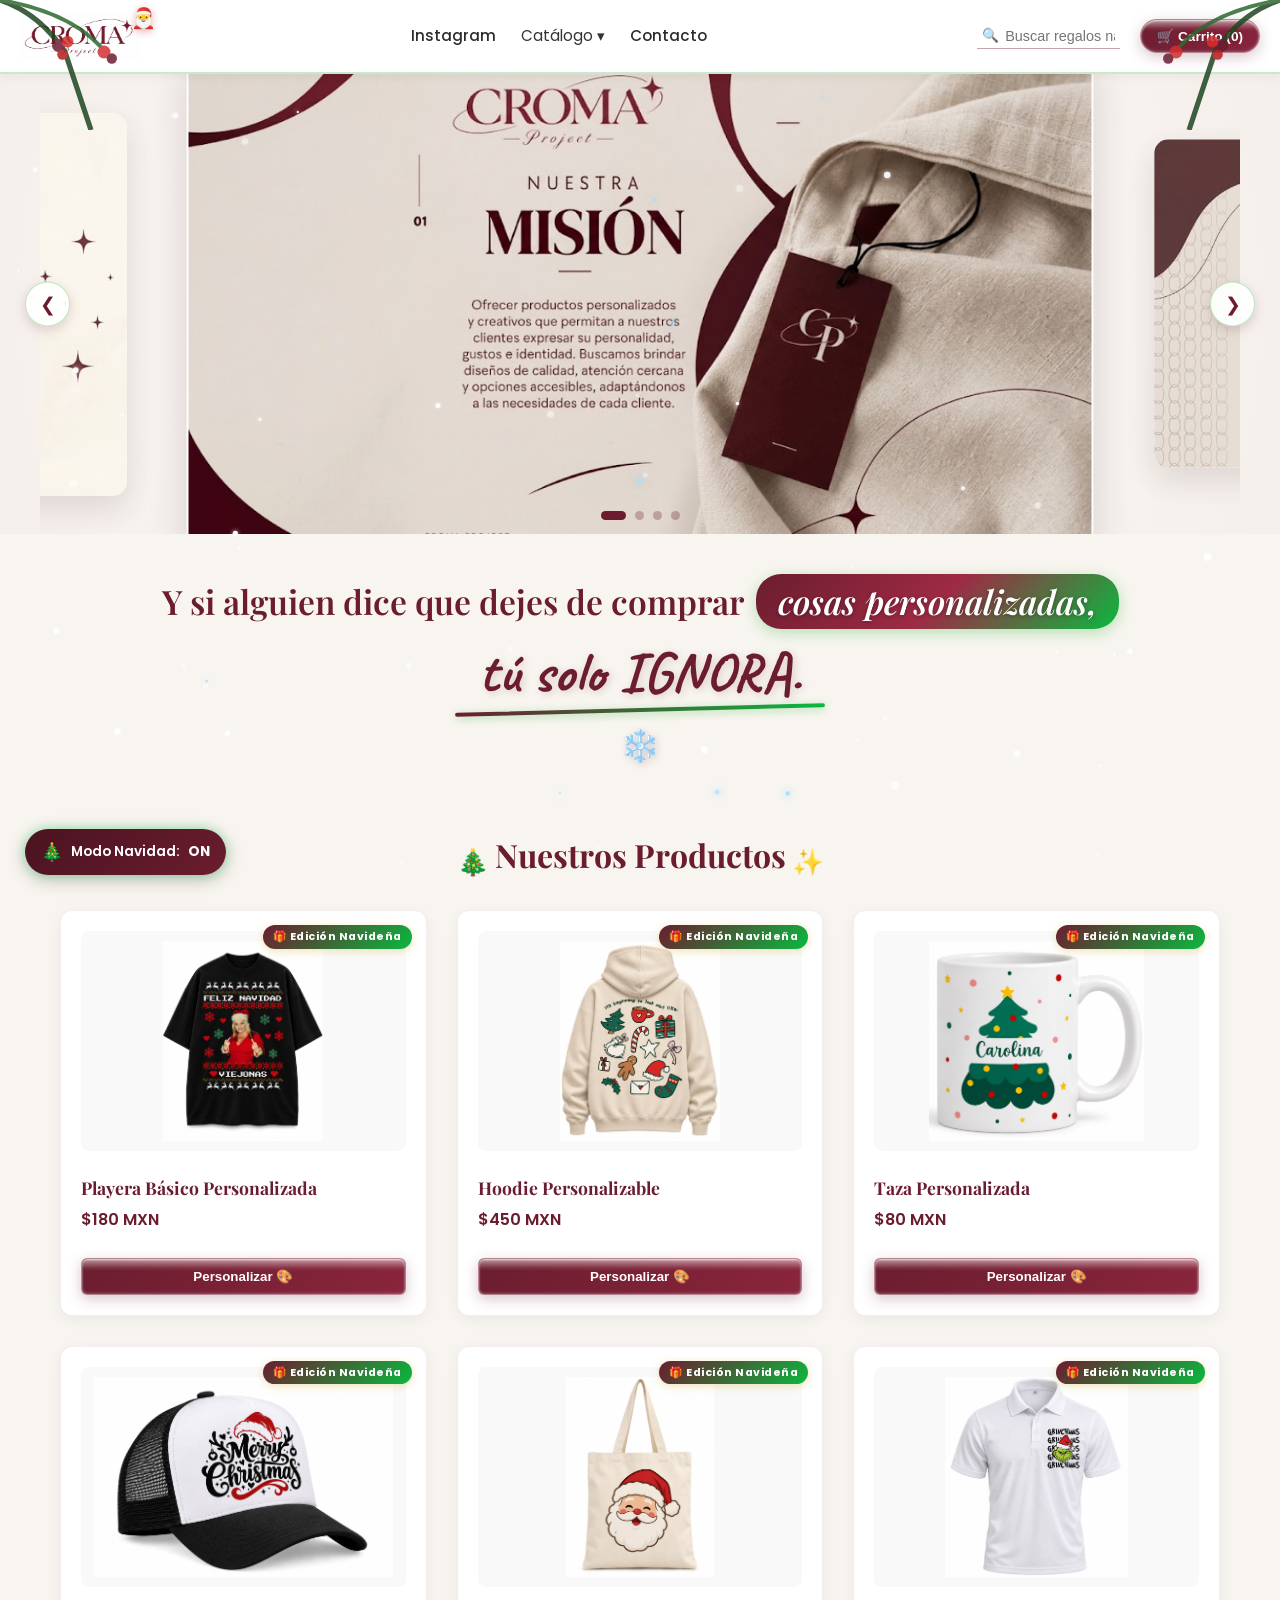
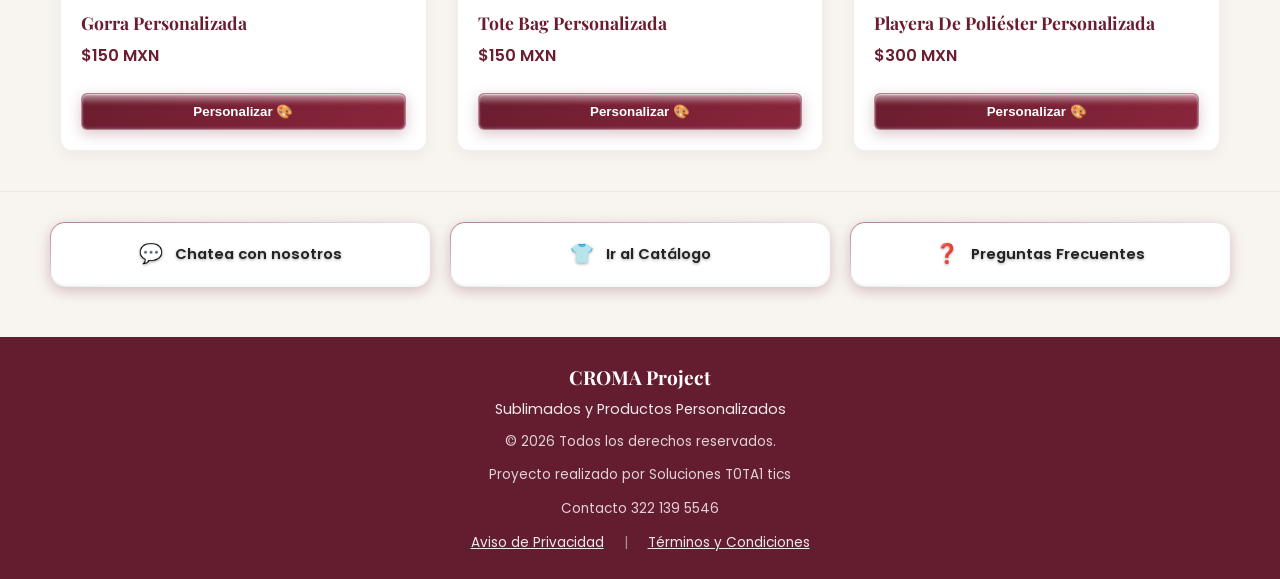
==== commit e45d3278: "Se actualizo la vista del carrusel y se homologo el footes para todas las pestañas" ====
--- a/index.html
+++ b/index.html
@@ -13,8 +13,7 @@
     <link rel="stylesheet" href="assets/css/navidad.css">
     <style>
     @media (max-width: 768px) {
-        /* 1. Forzar que el contenedor del banner no cree espacio vacío */
-        .hero, .banner, .slider, .carousel, .swiper, [class*="carousel"], [class*="slider"] {
+        .banner-carousel {
             height: auto !important;
             min-height: unset !important;
             padding-top: 0 !important;
@@ -23,8 +22,16 @@
             margin-bottom: 10px !important;
         }
 
-        /* 2. Ajustar la imagen del banner para que no deje margen */
-        .hero img, .banner img, .slider img, .carousel img, [class*="carousel"] img {
+        .banner-carousel .carousel-track-container,
+        .banner-carousel .carousel-track,
+        .banner-carousel .carousel-slide {
+            height: auto !important;
+            min-height: unset !important;
+            padding-top: 0 !important;
+            padding-bottom: 0 !important;
+        }
+
+        .banner-carousel img {
             height: auto !important;
             max-height: 220px !important;
             object-fit: contain !important;
@@ -32,15 +39,13 @@
             display: block !important;
         }
 
-        /* 3. Reducir y ocultar o reposicionar las flechas en móvil para ganar espacio */
-        .prev, .next, .swiper-button-prev, .swiper-button-next, [class*="arrow"], [class*="btn-prev"], [class*="btn-next"] {
+        .carousel-arrow {
             width: 30px !important;
             height: 30px !important;
             margin: 5px !important;
             padding: 0 !important;
         }
 
-        /* 4. Compactar la tipografía y espacio del título inferior */
         body h1, body h2, body .title {
             font-size: 1.3rem !important;
             margin-top: 10px !important;
@@ -107,12 +112,13 @@
                         <img src="assets/img/carrusel3.png" alt="Anticipo 50%">
                     </li>
                     <li class="carousel-slide"> 
-                        <img src="assets/img/carrusel4.png">
+                        <img src="assets/img/carrusel4.png" alt="Diseños personalizados CROMA Project">
                     </li>
                 </ul>
             </div>
-            <button class="carousel-arrow prev" onclick="moveSlide(-1)">&#10094;</button>
-            <button class="carousel-arrow next" onclick="moveSlide(1)">&#10095;</button>
+            <button class="carousel-arrow prev" type="button" aria-label="Imagen anterior" onclick="moveSlide(-1)">&#10094;</button>
+            <button class="carousel-arrow next" type="button" aria-label="Imagen siguiente" onclick="moveSlide(1)">&#10095;</button>
+            <div class="carousel-pagination" id="carousel-pagination" aria-label="Paginación del carrusel"></div>
         </section>
 
         <!-- BANNER DE FRASE PROMOCIONAL ALARGADO -->
@@ -186,7 +192,6 @@
         <p style="margin: 0 0 12px 0; font-size: 0.85rem; opacity: 0.8;">© 2026 Todos los derechos reservados.</p>
         <p style="margin: 0 0 12px 0; font-size: 0.85rem; opacity: 0.8;">Proyecto realizado por Soluciones T0TA1 tics</p>
         <p style="margin: 0 0 12px 0; font-size: 0.85rem; opacity: 0.8;">Contacto 322 139 5546 </p>
-        <!-- Enlaces Legales -->
         <div style="display: flex; justify-content: center; gap: 20px; font-size: 0.85rem;">
             <a href="aviso-de-privacidad.html" style="color: #ffffff; text-decoration: underline; opacity: 0.9; transition: opacity 0.2s;" onmouseover="this.style.opacity='1'" onmouseout="this.style.opacity='0.9'">Aviso de Privacidad</a>
             <span style="opacity: 0.5;">|</span>
